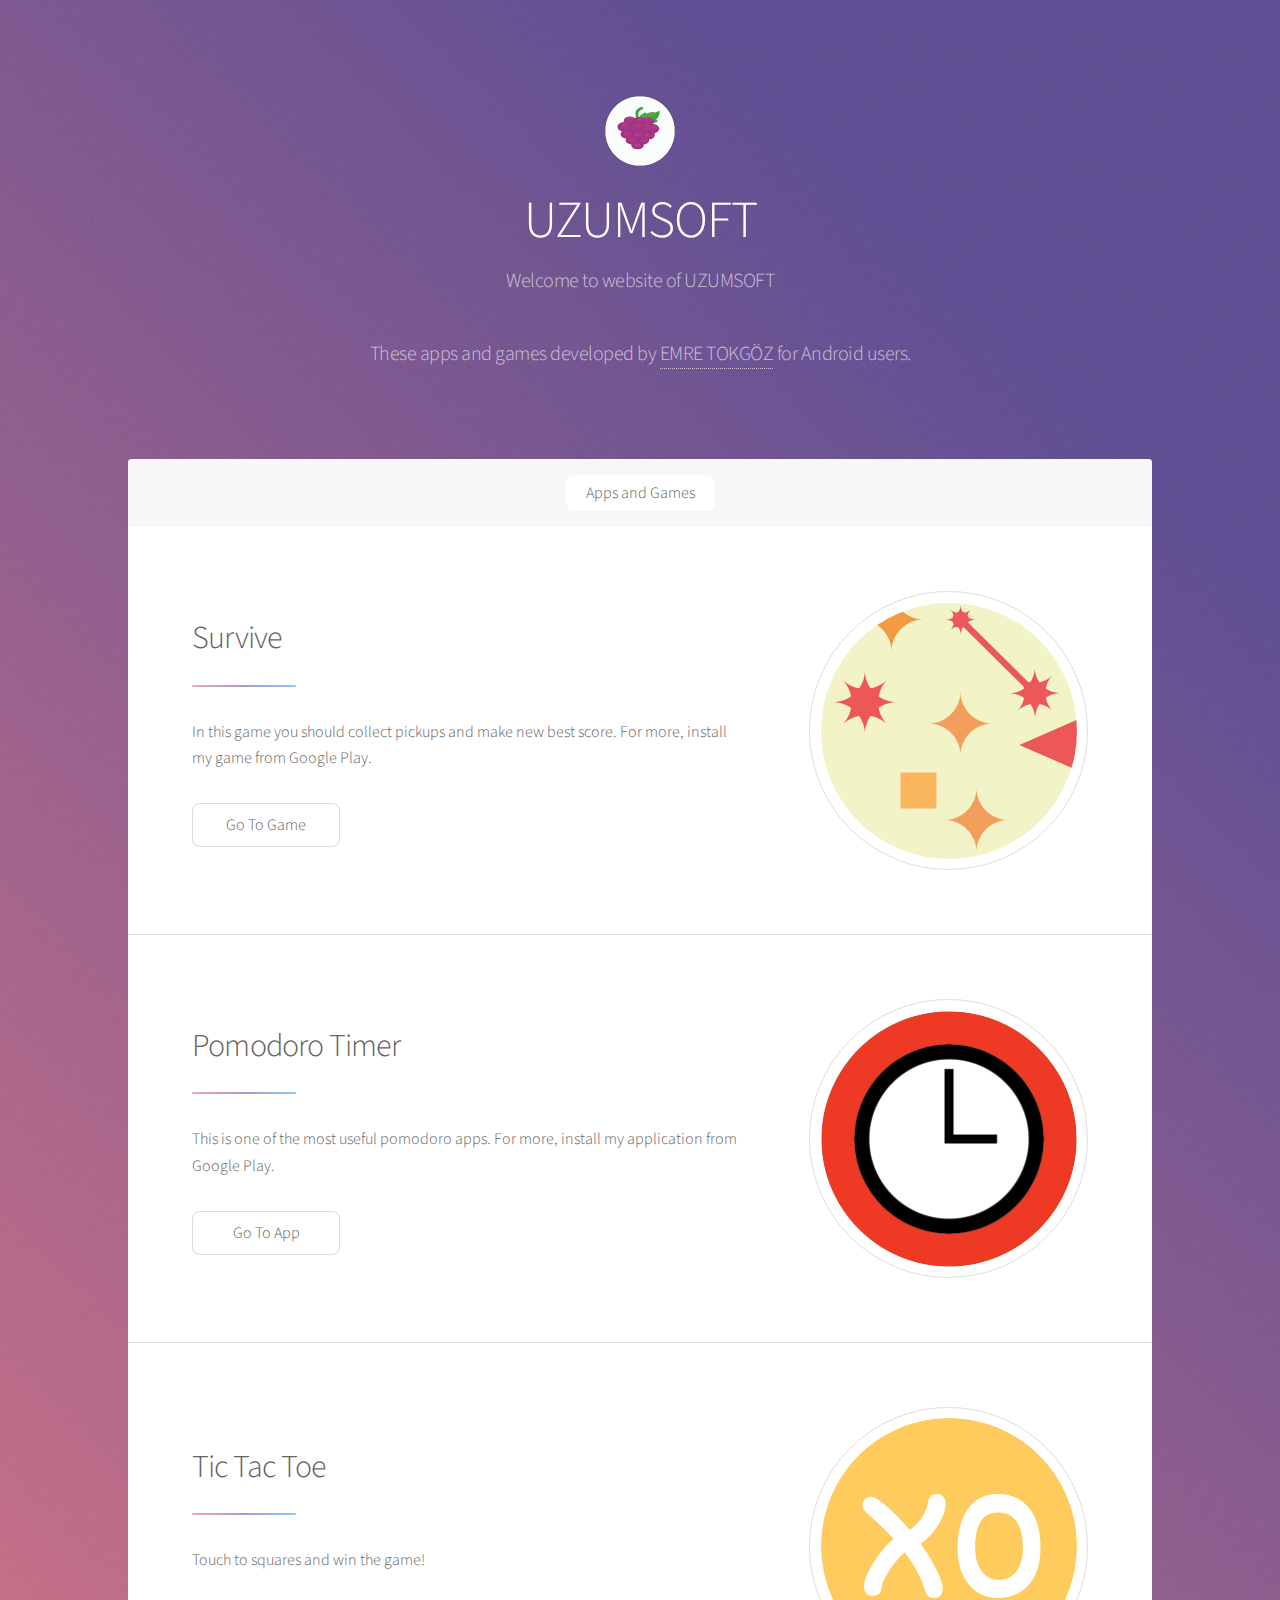
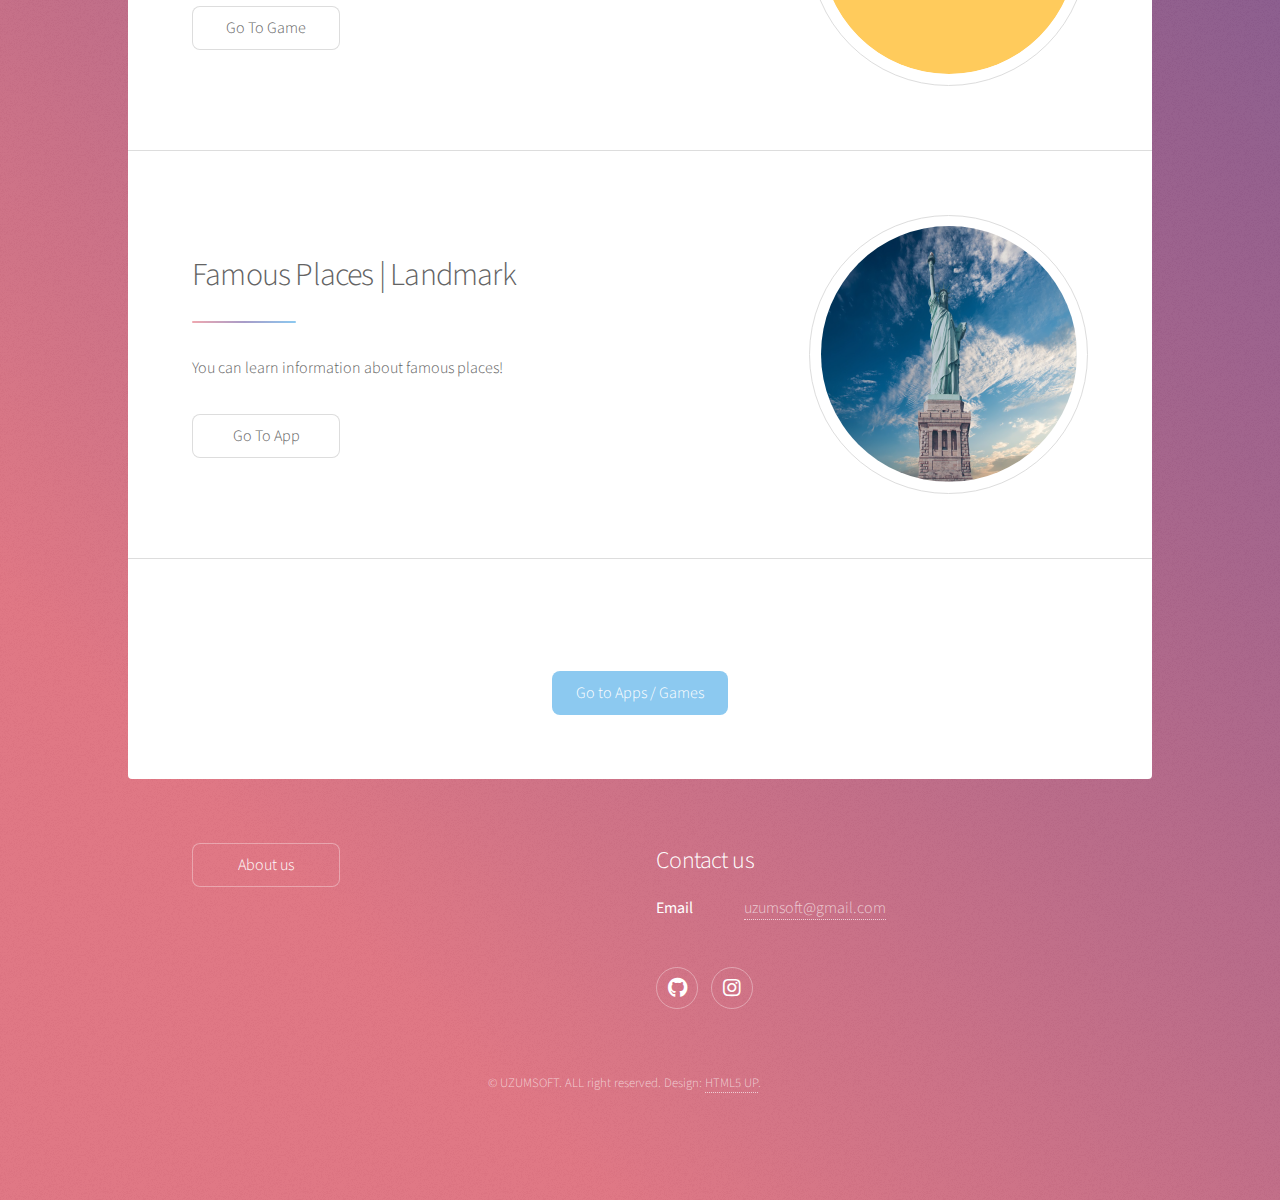
==== index.html @ 78e26f9d "Update" ====
<!DOCTYPE HTML>
<!--
	Stellar by HTML5 UP
	html5up.net | @ajlkn
	Free for personal and commercial use under the CCA 3.0 license (html5up.net/license)
-->
<html>
	<head>
		<title>UZUMSOFT</title>
		<meta charset="utf-8" />
		<meta name="viewport" content="width=device-width, initial-scale=1, user-scalable=no" />
		<link rel="stylesheet" href="assets/css/main.css" />
		<noscript><link rel="stylesheet" href="assets/css/noscript.css" /></noscript>
	</head>
	<body class="is-preload">

		<!-- Wrapper -->
			<div id="wrapper">

				<!-- Header -->
					<header id="header" class="alt">
						<span class="logo"><img src="images/UZUM.png" alt="" /></span>
						<h1>UZUMSOFT</h1>
						<p>Welcome to website of UZUMSOFT</p>
						<p>These apps and games developed by <a href="http://emretokgoz.github.io/">EMRE TOKGÖZ</a> for Android users.</p>
					</header>

				<!-- Nav -->
					<nav id="nav">
						<ul>
							<li><a href="#intro" class="active">Apps and Games</a></li>
							<!-- <li><a href="#first">Features</a></li> -->
							<!-- <li><a href="#second">statistics</a></li> -->
							<!-- <li><a href="#cta">Go To Apps / Games</a></li>  -->
						</ul>
					</nav>

				<!-- Main -->
					<div id="main">

						<!-- Introduction -->
						
											
							<section id="intro" class="main">
								<div class="spotlight">
									<div class="content">
										<header class="major">
											<h2>Survive</h2>
										</header>
										<p>In this game you should collect pickups and make new best score. For more, install my game from Google Play.</p>
										<ul class="actions">
											<li><a href="https://play.google.com/store/apps/details?id=com.mstgames.TryToStayAlive" class="button">Go To Game</a></li>
										</ul>
									</div>
									<span class="image"><img src="images/survive.png" alt="" /></span>
								</div>
							</section>
							
							<section id="intro" class="main">
								<div class="spotlight">
									<div class="content">
										<header class="major">
											<h2>Pomodoro Timer</h2>
										</header>
										<p>This is one of the most useful pomodoro apps. For more, install my application from Google Play. </p>
										<ul class="actions">
											<li><a href="https://play.google.com/store/apps/details?id=com.uzumsoft.pomodoro" class="button">Go To App</a></li>
										</ul>
									</div>
									<span class="image"><img src="images/pomodoro.png" alt="" /></span>
								</div>
							</section>
							
							
							<section id="intro3" class="main">
								<div class="spotlight">
									<div class="content">
										<header class="major">
											<h2>Tic Tac Toe</h2>
										</header>
										<p>Touch to squares and win the game!</p>
										<ul class="actions">
											<li><a href="https://play.google.com/store/apps/details?id=com.mstgames.tictactoe" class="button">Go To Game</a></li>
										</ul>
									</div>
									<span class="image"><img src="images/tictactoe.png" alt="" /></span>
								</div>
							</section>
							
							<section id="intro" class="main">
								<div class="spotlight">
									<div class="content">
										<header class="major">
											<h2>Famous Places | Landmark</h2>
										</header>
										<p>You can learn information about famous places! </p>
										<ul class="actions">
											<li><a href="https://play.google.com/store/apps/details?id=com.uzumsoft.famousplaces" class="button">Go To App</a></li>
										</ul>
									</div>
									<span class="image"><img src="images/famousplaces.png" alt="" /></span>
								</div>
							</section>
							
							<section id="cta" class="main special">
				
								<footer class="major">
									<ul class="actions special">
										<li><a href="https://play.google.com/store/apps/dev?id=6319082677435146433" class="button primary">Go to Apps / Games</a></li>
									</ul>
								</footer>
							</section>

					</div>

				<!-- Footer -->
					<footer id="footer">
						<section>
							<ul class="actions">
								<li><a href="generic.html" class="button">About us</a></li>
							</ul>
						</section>
						<section>
							<h2>Contact us</h2>
							<dl class="alt">
								<dt>Email</dt>
								<dd><a href="#">uzumsoft@gmail.com</a></dd>
							</dl>
							<ul class="icons">
								<!--<li><a href="#" class="icon brands fa-twitter alt"><span class="label">Twitter</span></a></li>
								<li><a href="#" class="icon brands fa-facebook-f alt"><span class="label">Facebook</span></a></li>
								<li><a href="#" class="icon brands fa-instagram alt"><span class="label">Instagram</span></a></li>
								<li><a href="#" class="icon brands fa-github alt"><span class="label">GitHub</span></a></li>
								<li><a href="#" class="icon brands fa-dribbble alt"><span class="label">Dribbble</span></a></li>-->	
								<li><a href="https://github.com/UZUMSOFT" class="icon brands fa-github alt"><span class="label">GitHub</span></a></li>
								<li><a href="https://www.instagram.com/uzumsoft/" class="icon brands fa-instagram alt"><span class="label">Instagram</span></a></li>


							</ul>
						</section>
						<p class="copyright">&copy; UZUMSOFT. ALL right reserved. Design: <a href="https://html5up.net">HTML5 UP</a>.</p>
					</footer>

			</div>

		<!-- Scripts -->
			<script src="assets/js/jquery.min.js"></script>
			<script src="assets/js/jquery.scrollex.min.js"></script>
			<script src="assets/js/jquery.scrolly.min.js"></script>
			<script src="assets/js/browser.min.js"></script>
			<script src="assets/js/breakpoints.min.js"></script>
			<script src="assets/js/util.js"></script>
			<script src="assets/js/main.js"></script>

	</body>
</html>
---- assets/css/main.css ----
@import url(fontawesome-all.min.css);
@import 'https://fonts.googleapis.com/css?family=Source+Sans+Pro:300,400';

/*
	Stellar by HTML5 UP
	html5up.net | @ajlkn
	Free for personal and commercial use under the CCA 3.0 license (html5up.net/license)
*/

html, body, div, span, applet, object,
iframe, h1, h2, h3, h4, h5, h6, p, blockquote,
pre, a, abbr, acronym, address, big, cite,
code, del, dfn, em, img, ins, kbd, q, s, samp,
small, strike, strong, sub, sup, tt, var, b,
u, i, center, dl, dt, dd, ol, ul, li, fieldset,
form, label, legend, table, caption, tbody,
tfoot, thead, tr, th, td, article, aside,
canvas, details, embed, figure, figcaption,
footer, header, hgroup, menu, nav, output, ruby,
section, summary, time, mark, audio, video {
	margin: 0;
	padding: 0;
	border: 0;
	font-size: 100%;
	font: inherit;
	vertical-align: baseline;}

article, aside, details, figcaption, figure,
footer, header, hgroup, menu, nav, section {
	display: block;}

body {
	line-height: 1;
}

ol, ul {
	list-style: none;
}

blockquote, q {
	quotes: none;
}

	blockquote:before, blockquote:after, q:before, q:after {
		content: '';
		content: none;
	}

table {
	border-collapse: collapse;
	border-spacing: 0;
}

body {
	-webkit-text-size-adjust: none;
}

mark {
	background-color: transparent;
	color: inherit;
}

input::-moz-focus-inner {
	border: 0;
	padding: 0;
}

input, select, textarea {
	-moz-appearance: none;
	-webkit-appearance: none;
	-ms-appearance: none;
	appearance: none;
}

/* Basic */

	@-ms-viewport {
		width: device-width;
	}

	body {
		-ms-overflow-style: scrollbar;
	}

	@media screen and (max-width: 480px) {

		html, body {
			min-width: 320px;
		}

	}

	html {
		box-sizing: border-box;
	}

	*, *:before, *:after {
		box-sizing: inherit;
	}

	body {
		background-color: #935d8c;
		background-image: url("images/overlay.png"), -moz-linear-gradient(45deg, #e37682 15%, #5f4d93 85%);
		background-image: url("images/overlay.png"), -webkit-linear-gradient(45deg, #e37682 15%, #5f4d93 85%);
		background-image: url("images/overlay.png"), -ms-linear-gradient(45deg, #e37682 15%, #5f4d93 85%);
		background-image: url("images/overlay.png"), linear-gradient(45deg, #e37682 15%, #5f4d93 85%);
	}

		body.is-preload *, body.is-preload *:before, body.is-preload *:after {
			-moz-animation: none !important;
			-webkit-animation: none !important;
			-ms-animation: none !important;
			animation: none !important;
			-moz-transition: none !important;
			-webkit-transition: none !important;
			-ms-transition: none !important;
			transition: none !important;
		}

/* Type */

	body {
		background-color: #935d8c;
		color: rgba(255, 255, 255, 0.65);
	}

	body, input, select, textarea {
		font-family: "Source Sans Pro", Helvetica, sans-serif;
		font-size: 17pt;
		font-weight: 300;
		line-height: 1.65;
	}

		@media screen and (max-width: 1680px) {

			body, input, select, textarea {
				font-size: 14pt;
			}

		}

		@media screen and (max-width: 1280px) {

			body, input, select, textarea {
				font-size: 12pt;
			}

		}

		@media screen and (max-width: 360px) {

			body, input, select, textarea {
				font-size: 11pt;
			}

		}

	a {
		-moz-transition: color 0.2s ease, border-bottom 0.2s ease;
		-webkit-transition: color 0.2s ease, border-bottom 0.2s ease;
		-ms-transition: color 0.2s ease, border-bottom 0.2s ease;
		transition: color 0.2s ease, border-bottom 0.2s ease;
		text-decoration: none;
		border-bottom: dotted 1px;
		color: inherit;
	}

		a:hover {
			border-bottom-color: transparent;
		}

	strong, b {
		font-weight: 400;
	}

	em, i {
		font-style: italic;
	}

	p {
		margin: 0 0 2em 0;
	}

		p.content {
			-moz-columns: 20em 2;
			-webkit-columns: 20em 2;
			-ms-columns: 20em 2;
			columns: 20em 2;
			-moz-column-gap: 2em;
			-webkit-column-gap: 2em;
			-ms-column-gap: 2em;
			column-gap: 2em;
			text-align: justify;
		}

	h1, h2, h3, h4, h5, h6 {
		font-weight: 300;
		line-height: 1.5;
		margin: 0 0 0.7em 0;
		letter-spacing: -0.025em;
	}

		h1 a, h2 a, h3 a, h4 a, h5 a, h6 a {
			color: inherit;
			text-decoration: none;
		}

	h1 {
		font-size: 2.5em;
		line-height: 1.2;
	}

	h2 {
		font-size: 1.5em;
	}

	h3 {
		font-size: 1.25em;
	}

	h4 {
		font-size: 1.1em;
	}

	h5 {
		font-size: 0.9em;
	}

	h6 {
		font-size: 0.7em;
	}

	@media screen and (max-width: 736px) {

		h1 {
			font-size: 2em;
		}

	}

	sub {
		font-size: 0.8em;
		position: relative;
		top: 0.5em;
	}

	sup {
		font-size: 0.8em;
		position: relative;
		top: -0.5em;
	}

	blockquote {
		border-left: solid 4px;
		font-style: italic;
		margin: 0 0 2em 0;
		padding: 0.5em 0 0.5em 2em;
	}

	code {
		border-radius: 8px;
		border: solid 1px;
		font-family: "Courier New", monospace;
		font-size: 0.9em;
		margin: 0 0.25em;
		padding: 0.25em 0.65em;
	}

	pre {
		-webkit-overflow-scrolling: touch;
		font-family: "Courier New", monospace;
		font-size: 0.9em;
		margin: 0 0 2em 0;
	}

		pre code {
			display: block;
			line-height: 1.75;
			padding: 1em 1.5em;
			overflow-x: auto;
		}

	hr {
		border: 0;
		border-bottom: solid 1px;
		margin: 2em 0;
	}

		hr.major {
			margin: 3em 0;
		}

	.align-left {
		text-align: left;
	}

	.align-center {
		text-align: center;
	}

	.align-right {
		text-align: right;
	}

	input, select, textarea {
		color: #ffffff;
	}

	a:hover {
		color: #ffffff;
	}

	strong, b {
		color: #ffffff;
	}

	h1, h2, h3, h4, h5, h6 {
		color: #ffffff;
	}

	blockquote {
		border-left-color: rgba(255, 255, 255, 0.35);
	}

	code {
		background: rgba(255, 255, 255, 0.075);
		border-color: rgba(255, 255, 255, 0.35);
	}

	hr {
		border-bottom-color: rgba(255, 255, 255, 0.35);
	}

/* Row */

	.row {
		display: flex;
		flex-wrap: wrap;
		box-sizing: border-box;
		align-items: stretch;
	}

		.row > * {
			box-sizing: border-box;
		}

		.row.gtr-uniform > * > :last-child {
			margin-bottom: 0;
		}

		.row.aln-left {
			justify-content: flex-start;
		}

		.row.aln-center {
			justify-content: center;
		}

		.row.aln-right {
			justify-content: flex-end;
		}

		.row.aln-top {
			align-items: flex-start;
		}

		.row.aln-middle {
			align-items: center;
		}

		.row.aln-bottom {
			align-items: flex-end;
		}

		.row > .imp {
			order: -1;
		}

		.row > .col-1 {
			width: 8.33333%;
		}

		.row > .off-1 {
			margin-left: 8.33333%;
		}

		.row > .col-2 {
			width: 16.66667%;
		}

		.row > .off-2 {
			margin-left: 16.66667%;
		}

		.row > .col-3 {
			width: 25%;
		}

		.row > .off-3 {
			margin-left: 25%;
		}

		.row > .col-4 {
			width: 33.33333%;
		}

		.row > .off-4 {
			margin-left: 33.33333%;
		}

		.row > .col-5 {
			width: 41.66667%;
		}

		.row > .off-5 {
			margin-left: 41.66667%;
		}

		.row > .col-6 {
			width: 50%;
		}

		.row > .off-6 {
			margin-left: 50%;
		}

		.row > .col-7 {
			width: 58.33333%;
		}

		.row > .off-7 {
			margin-left: 58.33333%;
		}

		.row > .col-8 {
			width: 66.66667%;
		}

		.row > .off-8 {
			margin-left: 66.66667%;
		}

		.row > .col-9 {
			width: 75%;
		}

		.row > .off-9 {
			margin-left: 75%;
		}

		.row > .col-10 {
			width: 83.33333%;
		}

		.row > .off-10 {
			margin-left: 83.33333%;
		}

		.row > .col-11 {
			width: 91.66667%;
		}

		.row > .off-11 {
			margin-left: 91.66667%;
		}

		.row > .col-12 {
			width: 100%;
		}

		.row > .off-12 {
			margin-left: 100%;
		}

		.row.gtr-0 {
			margin-top: 0;
			margin-left: 0em;
		}

			.row.gtr-0 > * {
				padding: 0 0 0 0em;
			}

			.row.gtr-0.gtr-uniform {
				margin-top: 0em;
			}

				.row.gtr-0.gtr-uniform > * {
					padding-top: 0em;
				}

		.row.gtr-25 {
			margin-top: 0;
			margin-left: -0.375em;
		}

			.row.gtr-25 > * {
				padding: 0 0 0 0.375em;
			}

			.row.gtr-25.gtr-uniform {
				margin-top: -0.375em;
			}

				.row.gtr-25.gtr-uniform > * {
					padding-top: 0.375em;
				}

		.row.gtr-50 {
			margin-top: 0;
			margin-left: -0.75em;
		}

			.row.gtr-50 > * {
				padding: 0 0 0 0.75em;
			}

			.row.gtr-50.gtr-uniform {
				margin-top: -0.75em;
			}

				.row.gtr-50.gtr-uniform > * {
					padding-top: 0.75em;
				}

		.row {
			margin-top: 0;
			margin-left: -1.5em;
		}

			.row > * {
				padding: 0 0 0 1.5em;
			}

			.row.gtr-uniform {
				margin-top: -1.5em;
			}

				.row.gtr-uniform > * {
					padding-top: 1.5em;
				}

		.row.gtr-150 {
			margin-top: 0;
			margin-left: -2.25em;
		}

			.row.gtr-150 > * {
				padding: 0 0 0 2.25em;
			}

			.row.gtr-150.gtr-uniform {
				margin-top: -2.25em;
			}

				.row.gtr-150.gtr-uniform > * {
					padding-top: 2.25em;
				}

		.row.gtr-200 {
			margin-top: 0;
			margin-left: -3em;
		}

			.row.gtr-200 > * {
				padding: 0 0 0 3em;
			}

			.row.gtr-200.gtr-uniform {
				margin-top: -3em;
			}

				.row.gtr-200.gtr-uniform > * {
					padding-top: 3em;
				}

		@media screen and (max-width: 1680px) {

			.row {
				display: flex;
				flex-wrap: wrap;
				box-sizing: border-box;
				align-items: stretch;
			}

				.row > * {
					box-sizing: border-box;
				}

				.row.gtr-uniform > * > :last-child {
					margin-bottom: 0;
				}

				.row.aln-left {
					justify-content: flex-start;
				}

				.row.aln-center {
					justify-content: center;
				}

				.row.aln-right {
					justify-content: flex-end;
				}

				.row.aln-top {
					align-items: flex-start;
				}

				.row.aln-middle {
					align-items: center;
				}

				.row.aln-bottom {
					align-items: flex-end;
				}

				.row > .imp-xlarge {
					order: -1;
				}

				.row > .col-1-xlarge {
					width: 8.33333%;
				}

				.row > .off-1-xlarge {
					margin-left: 8.33333%;
				}

				.row > .col-2-xlarge {
					width: 16.66667%;
				}

				.row > .off-2-xlarge {
					margin-left: 16.66667%;
				}

				.row > .col-3-xlarge {
					width: 25%;
				}

				.row > .off-3-xlarge {
					margin-left: 25%;
				}

				.row > .col-4-xlarge {
					width: 33.33333%;
				}

				.row > .off-4-xlarge {
					margin-left: 33.33333%;
				}

				.row > .col-5-xlarge {
					width: 41.66667%;
				}

				.row > .off-5-xlarge {
					margin-left: 41.66667%;
				}

				.row > .col-6-xlarge {
					width: 50%;
				}

				.row > .off-6-xlarge {
					margin-left: 50%;
				}

				.row > .col-7-xlarge {
					width: 58.33333%;
				}

				.row > .off-7-xlarge {
					margin-left: 58.33333%;
				}

				.row > .col-8-xlarge {
					width: 66.66667%;
				}

				.row > .off-8-xlarge {
					margin-left: 66.66667%;
				}

				.row > .col-9-xlarge {
					width: 75%;
				}

				.row > .off-9-xlarge {
					margin-left: 75%;
				}

				.row > .col-10-xlarge {
					width: 83.33333%;
				}

				.row > .off-10-xlarge {
					margin-left: 83.33333%;
				}

				.row > .col-11-xlarge {
					width: 91.66667%;
				}

				.row > .off-11-xlarge {
					margin-left: 91.66667%;
				}

				.row > .col-12-xlarge {
					width: 100%;
				}

				.row > .off-12-xlarge {
					margin-left: 100%;
				}

				.row.gtr-0 {
					margin-top: 0;
					margin-left: 0em;
				}

					.row.gtr-0 > * {
						padding: 0 0 0 0em;
					}

					.row.gtr-0.gtr-uniform {
						margin-top: 0em;
					}

						.row.gtr-0.gtr-uniform > * {
							padding-top: 0em;
						}

				.row.gtr-25 {
					margin-top: 0;
					margin-left: -0.375em;
				}

					.row.gtr-25 > * {
						padding: 0 0 0 0.375em;
					}

					.row.gtr-25.gtr-uniform {
						margin-top: -0.375em;
					}

						.row.gtr-25.gtr-uniform > * {
							padding-top: 0.375em;
						}

				.row.gtr-50 {
					margin-top: 0;
					margin-left: -0.75em;
				}

					.row.gtr-50 > * {
						padding: 0 0 0 0.75em;
					}

					.row.gtr-50.gtr-uniform {
						margin-top: -0.75em;
					}

						.row.gtr-50.gtr-uniform > * {
							padding-top: 0.75em;
						}

				.row {
					margin-top: 0;
					margin-left: -1.5em;
				}

					.row > * {
						padding: 0 0 0 1.5em;
					}

					.row.gtr-uniform {
						margin-top: -1.5em;
					}

						.row.gtr-uniform > * {
							padding-top: 1.5em;
						}

				.row.gtr-150 {
					margin-top: 0;
					margin-left: -2.25em;
				}

					.row.gtr-150 > * {
						padding: 0 0 0 2.25em;
					}

					.row.gtr-150.gtr-uniform {
						margin-top: -2.25em;
					}

						.row.gtr-150.gtr-uniform > * {
							padding-top: 2.25em;
						}

				.row.gtr-200 {
					margin-top: 0;
					margin-left: -3em;
				}

					.row.gtr-200 > * {
						padding: 0 0 0 3em;
					}

					.row.gtr-200.gtr-uniform {
						margin-top: -3em;
					}

						.row.gtr-200.gtr-uniform > * {
							padding-top: 3em;
						}

		}

		@media screen and (max-width: 1280px) {

			.row {
				display: flex;
				flex-wrap: wrap;
				box-sizing: border-box;
				align-items: stretch;
			}

				.row > * {
					box-sizing: border-box;
				}

				.row.gtr-uniform > * > :last-child {
					margin-bottom: 0;
				}

				.row.aln-left {
					justify-content: flex-start;
				}

				.row.aln-center {
					justify-content: center;
				}

				.row.aln-right {
					justify-content: flex-end;
				}

				.row.aln-top {
					align-items: flex-start;
				}

				.row.aln-middle {
					align-items: center;
				}

				.row.aln-bottom {
					align-items: flex-end;
				}

				.row > .imp-large {
					order: -1;
				}

				.row > .col-1-large {
					width: 8.33333%;
				}

				.row > .off-1-large {
					margin-left: 8.33333%;
				}

				.row > .col-2-large {
					width: 16.66667%;
				}

				.row > .off-2-large {
					margin-left: 16.66667%;
				}

				.row > .col-3-large {
					width: 25%;
				}

				.row > .off-3-large {
					margin-left: 25%;
				}

				.row > .col-4-large {
					width: 33.33333%;
				}

				.row > .off-4-large {
					margin-left: 33.33333%;
				}

				.row > .col-5-large {
					width: 41.66667%;
				}

				.row > .off-5-large {
					margin-left: 41.66667%;
				}

				.row > .col-6-large {
					width: 50%;
				}

				.row > .off-6-large {
					margin-left: 50%;
				}

				.row > .col-7-large {
					width: 58.33333%;
				}

				.row > .off-7-large {
					margin-left: 58.33333%;
				}

				.row > .col-8-large {
					width: 66.66667%;
				}

				.row > .off-8-large {
					margin-left: 66.66667%;
				}

				.row > .col-9-large {
					width: 75%;
				}

				.row > .off-9-large {
					margin-left: 75%;
				}

				.row > .col-10-large {
					width: 83.33333%;
				}

				.row > .off-10-large {
					margin-left: 83.33333%;
				}

				.row > .col-11-large {
					width: 91.66667%;
				}

				.row > .off-11-large {
					margin-left: 91.66667%;
				}

				.row > .col-12-large {
					width: 100%;
				}

				.row > .off-12-large {
					margin-left: 100%;
				}

				.row.gtr-0 {
					margin-top: 0;
					margin-left: 0em;
				}

					.row.gtr-0 > * {
						padding: 0 0 0 0em;
					}

					.row.gtr-0.gtr-uniform {
						margin-top: 0em;
					}

						.row.gtr-0.gtr-uniform > * {
							padding-top: 0em;
						}

				.row.gtr-25 {
					margin-top: 0;
					margin-left: -0.375em;
				}

					.row.gtr-25 > * {
						padding: 0 0 0 0.375em;
					}

					.row.gtr-25.gtr-uniform {
						margin-top: -0.375em;
					}

						.row.gtr-25.gtr-uniform > * {
							padding-top: 0.375em;
						}

				.row.gtr-50 {
					margin-top: 0;
					margin-left: -0.75em;
				}

					.row.gtr-50 > * {
						padding: 0 0 0 0.75em;
					}

					.row.gtr-50.gtr-uniform {
						margin-top: -0.75em;
					}

						.row.gtr-50.gtr-uniform > * {
							padding-top: 0.75em;
						}

				.row {
					margin-top: 0;
					margin-left: -1.5em;
				}

					.row > * {
						padding: 0 0 0 1.5em;
					}

					.row.gtr-uniform {
						margin-top: -1.5em;
					}

						.row.gtr-uniform > * {
							padding-top: 1.5em;
						}

				.row.gtr-150 {
					margin-top: 0;
					margin-left: -2.25em;
				}

					.row.gtr-150 > * {
						padding: 0 0 0 2.25em;
					}

					.row.gtr-150.gtr-uniform {
						margin-top: -2.25em;
					}

						.row.gtr-150.gtr-uniform > * {
							padding-top: 2.25em;
						}

				.row.gtr-200 {
					margin-top: 0;
					margin-left: -3em;
				}

					.row.gtr-200 > * {
						padding: 0 0 0 3em;
					}

					.row.gtr-200.gtr-uniform {
						margin-top: -3em;
					}

						.row.gtr-200.gtr-uniform > * {
							padding-top: 3em;
						}

		}

		@media screen and (max-width: 980px) {

			.row {
				display: flex;
				flex-wrap: wrap;
				box-sizing: border-box;
				align-items: stretch;
			}

				.row > * {
					box-sizing: border-box;
				}

				.row.gtr-uniform > * > :last-child {
					margin-bottom: 0;
				}

				.row.aln-left {
					justify-content: flex-start;
				}

				.row.aln-center {
					justify-content: center;
				}

				.row.aln-right {
					justify-content: flex-end;
				}

				.row.aln-top {
					align-items: flex-start;
				}

				.row.aln-middle {
					align-items: center;
				}

				.row.aln-bottom {
					align-items: flex-end;
				}

				.row > .imp-medium {
					order: -1;
				}

				.row > .col-1-medium {
					width: 8.33333%;
				}

				.row > .off-1-medium {
					margin-left: 8.33333%;
				}

				.row > .col-2-medium {
					width: 16.66667%;
				}

				.row > .off-2-medium {
					margin-left: 16.66667%;
				}

				.row > .col-3-medium {
					width: 25%;
				}

				.row > .off-3-medium {
					margin-left: 25%;
				}

				.row > .col-4-medium {
					width: 33.33333%;
				}

				.row > .off-4-medium {
					margin-left: 33.33333%;
				}

				.row > .col-5-medium {
					width: 41.66667%;
				}

				.row > .off-5-medium {
					margin-left: 41.66667%;
				}

				.row > .col-6-medium {
					width: 50%;
				}

				.row > .off-6-medium {
					margin-left: 50%;
				}

				.row > .col-7-medium {
					width: 58.33333%;
				}

				.row > .off-7-medium {
					margin-left: 58.33333%;
				}

				.row > .col-8-medium {
					width: 66.66667%;
				}

				.row > .off-8-medium {
					margin-left: 66.66667%;
				}

				.row > .col-9-medium {
					width: 75%;
				}

				.row > .off-9-medium {
					margin-left: 75%;
				}

				.row > .col-10-medium {
					width: 83.33333%;
				}

				.row > .off-10-medium {
					margin-left: 83.33333%;
				}

				.row > .col-11-medium {
					width: 91.66667%;
				}

				.row > .off-11-medium {
					margin-left: 91.66667%;
				}

				.row > .col-12-medium {
					width: 100%;
				}

				.row > .off-12-medium {
					margin-left: 100%;
				}

				.row.gtr-0 {
					margin-top: 0;
					margin-left: 0em;
				}

					.row.gtr-0 > * {
						padding: 0 0 0 0em;
					}

					.row.gtr-0.gtr-uniform {
						margin-top: 0em;
					}

						.row.gtr-0.gtr-uniform > * {
							padding-top: 0em;
						}

				.row.gtr-25 {
					margin-top: 0;
					margin-left: -0.375em;
				}

					.row.gtr-25 > * {
						padding: 0 0 0 0.375em;
					}

					.row.gtr-25.gtr-uniform {
						margin-top: -0.375em;
					}

						.row.gtr-25.gtr-uniform > * {
							padding-top: 0.375em;
						}

				.row.gtr-50 {
					margin-top: 0;
					margin-left: -0.75em;
				}

					.row.gtr-50 > * {
						padding: 0 0 0 0.75em;
					}

					.row.gtr-50.gtr-uniform {
						margin-top: -0.75em;
					}

						.row.gtr-50.gtr-uniform > * {
							padding-top: 0.75em;
						}

				.row {
					margin-top: 0;
					margin-left: -1.5em;
				}

					.row > * {
						padding: 0 0 0 1.5em;
					}

					.row.gtr-uniform {
						margin-top: -1.5em;
					}

						.row.gtr-uniform > * {
							padding-top: 1.5em;
						}

				.row.gtr-150 {
					margin-top: 0;
					margin-left: -2.25em;
				}

					.row.gtr-150 > * {
						padding: 0 0 0 2.25em;
					}

					.row.gtr-150.gtr-uniform {
						margin-top: -2.25em;
					}

						.row.gtr-150.gtr-uniform > * {
							padding-top: 2.25em;
						}

				.row.gtr-200 {
					margin-top: 0;
					margin-left: -3em;
				}

					.row.gtr-200 > * {
						padding: 0 0 0 3em;
					}

					.row.gtr-200.gtr-uniform {
						margin-top: -3em;
					}

						.row.gtr-200.gtr-uniform > * {
							padding-top: 3em;
						}

		}

		@media screen and (max-width: 736px) {

			.row {
				display: flex;
				flex-wrap: wrap;
				box-sizing: border-box;
				align-items: stretch;
			}

				.row > * {
					box-sizing: border-box;
				}

				.row.gtr-uniform > * > :last-child {
					margin-bottom: 0;
				}

				.row.aln-left {
					justify-content: flex-start;
				}

				.row.aln-center {
					justify-content: center;
				}

				.row.aln-right {
					justify-content: flex-end;
				}

				.row.aln-top {
					align-items: flex-start;
				}

				.row.aln-middle {
					align-items: center;
				}

				.row.aln-bottom {
					align-items: flex-end;
				}

				.row > .imp-small {
					order: -1;
				}

				.row > .col-1-small {
					width: 8.33333%;
				}

				.row > .off-1-small {
					margin-left: 8.33333%;
				}

				.row > .col-2-small {
					width: 16.66667%;
				}

				.row > .off-2-small {
					margin-left: 16.66667%;
				}

				.row > .col-3-small {
					width: 25%;
				}

				.row > .off-3-small {
					margin-left: 25%;
				}

				.row > .col-4-small {
					width: 33.33333%;
				}

				.row > .off-4-small {
					margin-left: 33.33333%;
				}

				.row > .col-5-small {
					width: 41.66667%;
				}

				.row > .off-5-small {
					margin-left: 41.66667%;
				}

				.row > .col-6-small {
					width: 50%;
				}

				.row > .off-6-small {
					margin-left: 50%;
				}

				.row > .col-7-small {
					width: 58.33333%;
				}

				.row > .off-7-small {
					margin-left: 58.33333%;
				}

				.row > .col-8-small {
					width: 66.66667%;
				}

				.row > .off-8-small {
					margin-left: 66.66667%;
				}

				.row > .col-9-small {
					width: 75%;
				}

				.row > .off-9-small {
					margin-left: 75%;
				}

				.row > .col-10-small {
					width: 83.33333%;
				}

				.row > .off-10-small {
					margin-left: 83.33333%;
				}

				.row > .col-11-small {
					width: 91.66667%;
				}

				.row > .off-11-small {
					margin-left: 91.66667%;
				}

				.row > .col-12-small {
					width: 100%;
				}

				.row > .off-12-small {
					margin-left: 100%;
				}

				.row.gtr-0 {
					margin-top: 0;
					margin-left: 0em;
				}

					.row.gtr-0 > * {
						padding: 0 0 0 0em;
					}

					.row.gtr-0.gtr-uniform {
						margin-top: 0em;
					}

						.row.gtr-0.gtr-uniform > * {
							padding-top: 0em;
						}

				.row.gtr-25 {
					margin-top: 0;
					margin-left: -0.25em;
				}

					.row.gtr-25 > * {
						padding: 0 0 0 0.25em;
					}

					.row.gtr-25.gtr-uniform {
						margin-top: -0.25em;
					}

						.row.gtr-25.gtr-uniform > * {
							padding-top: 0.25em;
						}

				.row.gtr-50 {
					margin-top: 0;
					margin-left: -0.5em;
				}

					.row.gtr-50 > * {
						padding: 0 0 0 0.5em;
					}

					.row.gtr-50.gtr-uniform {
						margin-top: -0.5em;
					}

						.row.gtr-50.gtr-uniform > * {
							padding-top: 0.5em;
						}

				.row {
					margin-top: 0;
					margin-left: -1em;
				}

					.row > * {
						padding: 0 0 0 1em;
					}

					.row.gtr-uniform {
						margin-top: -1em;
					}

						.row.gtr-uniform > * {
							padding-top: 1em;
						}

				.row.gtr-150 {
					margin-top: 0;
					margin-left: -1.5em;
				}

					.row.gtr-150 > * {
						padding: 0 0 0 1.5em;
					}

					.row.gtr-150.gtr-uniform {
						margin-top: -1.5em;
					}

						.row.gtr-150.gtr-uniform > * {
							padding-top: 1.5em;
						}

				.row.gtr-200 {
					margin-top: 0;
					margin-left: -2em;
				}

					.row.gtr-200 > * {
						padding: 0 0 0 2em;
					}

					.row.gtr-200.gtr-uniform {
						margin-top: -2em;
					}

						.row.gtr-200.gtr-uniform > * {
							padding-top: 2em;
						}

		}

		@media screen and (max-width: 480px) {

			.row {
				display: flex;
				flex-wrap: wrap;
				box-sizing: border-box;
				align-items: stretch;
			}

				.row > * {
					box-sizing: border-box;
				}

				.row.gtr-uniform > * > :last-child {
					margin-bottom: 0;
				}

				.row.aln-left {
					justify-content: flex-start;
				}

				.row.aln-center {
					justify-content: center;
				}

				.row.aln-right {
					justify-content: flex-end;
				}

				.row.aln-top {
					align-items: flex-start;
				}

				.row.aln-middle {
					align-items: center;
				}

				.row.aln-bottom {
					align-items: flex-end;
				}

				.row > .imp-xsmall {
					order: -1;
				}

				.row > .col-1-xsmall {
					width: 8.33333%;
				}

				.row > .off-1-xsmall {
					margin-left: 8.33333%;
				}

				.row > .col-2-xsmall {
					width: 16.66667%;
				}

				.row > .off-2-xsmall {
					margin-left: 16.66667%;
				}

				.row > .col-3-xsmall {
					width: 25%;
				}

				.row > .off-3-xsmall {
					margin-left: 25%;
				}

				.row > .col-4-xsmall {
					width: 33.33333%;
				}

				.row > .off-4-xsmall {
					margin-left: 33.33333%;
				}

				.row > .col-5-xsmall {
					width: 41.66667%;
				}

				.row > .off-5-xsmall {
					margin-left: 41.66667%;
				}

				.row > .col-6-xsmall {
					width: 50%;
				}

				.row > .off-6-xsmall {
					margin-left: 50%;
				}

				.row > .col-7-xsmall {
					width: 58.33333%;
				}

				.row > .off-7-xsmall {
					margin-left: 58.33333%;
				}

				.row > .col-8-xsmall {
					width: 66.66667%;
				}

				.row > .off-8-xsmall {
					margin-left: 66.66667%;
				}

				.row > .col-9-xsmall {
					width: 75%;
				}

				.row > .off-9-xsmall {
					margin-left: 75%;
				}

				.row > .col-10-xsmall {
					width: 83.33333%;
				}

				.row > .off-10-xsmall {
					margin-left: 83.33333%;
				}

				.row > .col-11-xsmall {
					width: 91.66667%;
				}

				.row > .off-11-xsmall {
					margin-left: 91.66667%;
				}

				.row > .col-12-xsmall {
					width: 100%;
				}

				.row > .off-12-xsmall {
					margin-left: 100%;
				}

				.row.gtr-0 {
					margin-top: 0;
					margin-left: 0em;
				}

					.row.gtr-0 > * {
						padding: 0 0 0 0em;
					}

					.row.gtr-0.gtr-uniform {
						margin-top: 0em;
					}

						.row.gtr-0.gtr-uniform > * {
							padding-top: 0em;
						}

				.row.gtr-25 {
					margin-top: 0;
					margin-left: -0.3125em;
				}

					.row.gtr-25 > * {
						padding: 0 0 0 0.3125em;
					}

					.row.gtr-25.gtr-uniform {
						margin-top: -0.3125em;
					}

						.row.gtr-25.gtr-uniform > * {
							padding-top: 0.3125em;
						}

				.row.gtr-50 {
					margin-top: 0;
					margin-left: -0.625em;
				}

					.row.gtr-50 > * {
						padding: 0 0 0 0.625em;
					}

					.row.gtr-50.gtr-uniform {
						margin-top: -0.625em;
					}

						.row.gtr-50.gtr-uniform > * {
							padding-top: 0.625em;
						}

				.row {
					margin-top: 0;
					margin-left: -1.25em;
				}

					.row > * {
						padding: 0 0 0 1.25em;
					}

					.row.gtr-uniform {
						margin-top: -1.25em;
					}

						.row.gtr-uniform > * {
							padding-top: 1.25em;
						}

				.row.gtr-150 {
					margin-top: 0;
					margin-left: -1.875em;
				}

					.row.gtr-150 > * {
						padding: 0 0 0 1.875em;
					}

					.row.gtr-150.gtr-uniform {
						margin-top: -1.875em;
					}

						.row.gtr-150.gtr-uniform > * {
							padding-top: 1.875em;
						}

				.row.gtr-200 {
					margin-top: 0;
					margin-left: -2.5em;
				}

					.row.gtr-200 > * {
						padding: 0 0 0 2.5em;
					}

					.row.gtr-200.gtr-uniform {
						margin-top: -2.5em;
					}

						.row.gtr-200.gtr-uniform > * {
							padding-top: 2.5em;
						}

		}

/* Box */

	.box {
		border-radius: 8px;
		border: solid;
		margin-bottom: 2em;
		padding: 1.5em;
	}

		.box > :last-child,
		.box > :last-child > :last-child,
		.box > :last-child > :last-child > :last-child {
			margin-bottom: 0;
		}

		.box.alt {
			border: 0;
			border-radius: 0;
			padding: 0;
		}

	.box {
		border-color: rgba(255, 255, 255, 0.35);
	}

/* Button */

	input[type="submit"],
	input[type="reset"],
	input[type="button"],
	button,
	.button {
		-moz-appearance: none;
		-webkit-appearance: none;
		-ms-appearance: none;
		appearance: none;
		-moz-transition: background-color 0.2s ease-in-out, color 0.2s ease-in-out;
		-webkit-transition: background-color 0.2s ease-in-out, color 0.2s ease-in-out;
		-ms-transition: background-color 0.2s ease-in-out, color 0.2s ease-in-out;
		transition: background-color 0.2s ease-in-out, color 0.2s ease-in-out;
		border-radius: 8px;
		border: 0;
		cursor: pointer;
		display: inline-block;
		font-weight: 300;
		height: 2.75em;
		line-height: 2.75em;
		min-width: 9.25em;
		padding: 0 1.5em;
		text-align: center;
		text-decoration: none;
		white-space: nowrap;
	}

		input[type="submit"].icon,
		input[type="reset"].icon,
		input[type="button"].icon,
		button.icon,
		.button.icon {
			padding-left: 1.35em;
		}

			input[type="submit"].icon:before,
			input[type="reset"].icon:before,
			input[type="button"].icon:before,
			button.icon:before,
			.button.icon:before {
				margin-right: 0.5em;
			}

		input[type="submit"].fit,
		input[type="reset"].fit,
		input[type="button"].fit,
		button.fit,
		.button.fit {
			width: 100%;
		}

		input[type="submit"].small,
		input[type="reset"].small,
		input[type="button"].small,
		button.small,
		.button.small {
			font-size: 0.8em;
		}

		input[type="submit"].large,
		input[type="reset"].large,
		input[type="button"].large,
		button.large,
		.button.large {
			font-size: 1.35em;
		}

		input[type="submit"].disabled, input[type="submit"]:disabled,
		input[type="reset"].disabled,
		input[type="reset"]:disabled,
		input[type="button"].disabled,
		input[type="button"]:disabled,
		button.disabled,
		button:disabled,
		.button.disabled,
		.button:disabled {
			pointer-events: none;
			opacity: 0.25;
		}

		@media screen and (max-width: 736px) {

			input[type="submit"],
			input[type="reset"],
			input[type="button"],
			button,
			.button {
				min-width: 0;
			}

		}

	input[type="submit"],
	input[type="reset"],
	input[type="button"],
	button,
	.button {
		background-color: transparent;
		box-shadow: inset 0 0 0 1px rgba(255, 255, 255, 0.35);
		color: #ffffff !important;
	}

		input[type="submit"]:hover,
		input[type="reset"]:hover,
		input[type="button"]:hover,
		button:hover,
		.button:hover {
			background-color: rgba(255, 255, 255, 0.075);
		}

		input[type="submit"]:active,
		input[type="reset"]:active,
		input[type="button"]:active,
		button:active,
		.button:active {
			background-color: rgba(255, 255, 255, 0.2);
		}

		input[type="submit"].icon:before,
		input[type="reset"].icon:before,
		input[type="button"].icon:before,
		button.icon:before,
		.button.icon:before {
			color: rgba(255, 255, 255, 0.5);
		}

		input[type="submit"].primary,
		input[type="reset"].primary,
		input[type="button"].primary,
		button.primary,
		.button.primary {
			background-color: #8cc9f0;
			color: #ffffff !important;
			box-shadow: none;
		}

			input[type="submit"].primary:hover,
			input[type="reset"].primary:hover,
			input[type="button"].primary:hover,
			button.primary:hover,
			.button.primary:hover {
				background-color: #9acff2;
			}

			input[type="submit"].primary:active,
			input[type="reset"].primary:active,
			input[type="button"].primary:active,
			button.primary:active,
			.button.primary:active {
				background-color: #7ec3ee;
			}

			input[type="submit"].primary.icon:before,
			input[type="reset"].primary.icon:before,
			input[type="button"].primary.icon:before,
			button.primary.icon:before,
			.button.primary.icon:before {
				color: #ffffff !important;
			}

/* Form */

	form {
		margin: 0 0 2em 0;
	}

	label {
		display: block;
		font-size: 0.9em;
		font-weight: 400;
		margin: 0 0 1em 0;
	}

	input[type="text"],
	input[type="password"],
	input[type="email"],
	select,
	textarea {
		-moz-appearance: none;
		-webkit-appearance: none;
		-ms-appearance: none;
		appearance: none;
		border-radius: 8px;
		border: solid 1px;
		color: inherit;
		display: block;
		outline: 0;
		padding: 0 1em;
		text-decoration: none;
		width: 100%;
	}

		input[type="text"]:invalid,
		input[type="password"]:invalid,
		input[type="email"]:invalid,
		select:invalid,
		textarea:invalid {
			box-shadow: none;
		}

	select {
		background-size: 1.25rem;
		background-repeat: no-repeat;
		background-position: calc(100% - 1rem) center;
		height: 2.75em;
		padding-right: 2.75em;
		text-overflow: ellipsis;
	}

		select:focus::-ms-value {
			background-color: transparent;
		}

		select::-ms-expand {
			display: none;
		}

	input[type="text"],
	input[type="password"],
	input[type="email"],
	select {
		height: 2.75em;
	}

	textarea {
		padding: 0.75em 1em;
	}

	input[type="checkbox"],
	input[type="radio"] {
		-moz-appearance: none;
		-webkit-appearance: none;
		-ms-appearance: none;
		appearance: none;
		display: block;
		float: left;
		margin-right: -2em;
		opacity: 0;
		width: 1em;
		z-index: -1;
	}

		input[type="checkbox"] + label,
		input[type="radio"] + label {
			text-decoration: none;
			cursor: pointer;
			display: inline-block;
			font-size: 1em;
			font-weight: 300;
			padding-left: 2.4em;
			padding-right: 0.75em;
			position: relative;
		}

			input[type="checkbox"] + label:before,
			input[type="radio"] + label:before {
				-moz-osx-font-smoothing: grayscale;
				-webkit-font-smoothing: antialiased;
				display: inline-block;
				font-style: normal;
				font-variant: normal;
				text-rendering: auto;
				line-height: 1;
				text-transform: none !important;
				font-family: 'Font Awesome 5 Free';
				font-weight: 900;
			}

			input[type="checkbox"] + label:before,
			input[type="radio"] + label:before {
				border-radius: 8px;
				border: solid 1px;
				content: '';
				display: inline-block;
				font-size: 0.8em;
				height: 2.0625em;
				left: 0;
				line-height: 2.0625em;
				position: absolute;
				text-align: center;
				top: 0;
				width: 2.0625em;
			}

		input[type="checkbox"]:checked + label:before,
		input[type="radio"]:checked + label:before {
			content: '\f00c';
		}

	input[type="checkbox"] + label:before {
		border-radius: 8px;
	}

	input[type="radio"] + label:before {
		border-radius: 100%;
	}

	::-webkit-input-placeholder {
		opacity: 1.0;
	}

	:-moz-placeholder {
		opacity: 1.0;
	}

	::-moz-placeholder {
		opacity: 1.0;
	}

	:-ms-input-placeholder {
		opacity: 1.0;
	}

	label {
		color: #ffffff;
	}

	input[type="text"],
	input[type="password"],
	input[type="email"],
	select,
	textarea {
		background-color: rgba(255, 255, 255, 0.075);
		border-color: rgba(255, 255, 255, 0.35);
	}

		input[type="text"]:focus,
		input[type="password"]:focus,
		input[type="email"]:focus,
		select:focus,
		textarea:focus {
			border-color: #8cc9f0;
			box-shadow: 0 0 0 1px #8cc9f0;
		}

	select {
		background-image: url("data:image/svg+xml;charset=utf8,%3Csvg xmlns='http://www.w3.org/2000/svg' width='40' height='40' preserveAspectRatio='none' viewBox='0 0 40 40'%3E%3Cpath d='M9.4,12.3l10.4,10.4l10.4-10.4c0.2-0.2,0.5-0.4,0.9-0.4c0.3,0,0.6,0.1,0.9,0.4l3.3,3.3c0.2,0.2,0.4,0.5,0.4,0.9 c0,0.4-0.1,0.6-0.4,0.9L20.7,31.9c-0.2,0.2-0.5,0.4-0.9,0.4c-0.3,0-0.6-0.1-0.9-0.4L4.3,17.3c-0.2-0.2-0.4-0.5-0.4-0.9 c0-0.4,0.1-0.6,0.4-0.9l3.3-3.3c0.2-0.2,0.5-0.4,0.9-0.4S9.1,12.1,9.4,12.3z' fill='rgba(255, 255, 255, 0.35)' /%3E%3C/svg%3E");
	}

		select option {
			color: #ffffff;
			background: #935d8c;
		}

	input[type="checkbox"] + label,
	input[type="radio"] + label {
		color: rgba(255, 255, 255, 0.65);
	}

		input[type="checkbox"] + label:before,
		input[type="radio"] + label:before {
			background: rgba(255, 255, 255, 0.075);
			border-color: rgba(255, 255, 255, 0.35);
		}

	input[type="checkbox"]:checked + label:before,
	input[type="radio"]:checked + label:before {
		background-color: #ffffff;
		border-color: #ffffff;
		color: #935d8c;
	}

	input[type="checkbox"]:focus + label:before,
	input[type="radio"]:focus + label:before {
		border-color: #8cc9f0;
		box-shadow: 0 0 0 1px #8cc9f0;
	}

	::-webkit-input-placeholder {
		color: rgba(255, 255, 255, 0.5) !important;
	}

	:-moz-placeholder {
		color: rgba(255, 255, 255, 0.5) !important;
	}

	::-moz-placeholder {
		color: rgba(255, 255, 255, 0.5) !important;
	}

	:-ms-input-placeholder {
		color: rgba(255, 255, 255, 0.5) !important;
	}

	.formerize-placeholder {
		color: rgba(255, 255, 255, 0.5) !important;
	}

/* Icon */

	.icon {
		text-decoration: none;
		-moz-transition: background-color 0.2s ease-in-out, color 0.2s ease-in-out;
		-webkit-transition: background-color 0.2s ease-in-out, color 0.2s ease-in-out;
		-ms-transition: background-color 0.2s ease-in-out, color 0.2s ease-in-out;
		transition: background-color 0.2s ease-in-out, color 0.2s ease-in-out;
		border-bottom: none;
		position: relative;
	}

		.icon:before {
			-moz-osx-font-smoothing: grayscale;
			-webkit-font-smoothing: antialiased;
			display: inline-block;
			font-style: normal;
			font-variant: normal;
			text-rendering: auto;
			line-height: 1;
			text-transform: none !important;
			font-family: 'Font Awesome 5 Free';
			font-weight: 400;
		}

		.icon > .label {
			display: none;
		}

		.icon:before {
			line-height: solid;
		}

		.icon.solid:before {
			font-weight: 900;
		}

		.icon.brands:before {
			font-family: 'Font Awesome 5 Brands';
		}

		.icon.major {
			border: solid 1px;
			display: inline-block;
			border-radius: 100%;
			padding: 0.65em;
			margin: 0 0 2em 0;
			cursor: default;
		}

			.icon.major:before {
				display: inline-block;
				font-size: 6.25rem;
				width: 2.25em;
				height: 2.25em;
				line-height: 2.2em;
				border-radius: 100%;
				border: solid 1px;
				text-align: center;
			}

		.icon.alt {
			display: inline-block;
			border: solid 1px;
			border-radius: 100%;
		}

			.icon.alt:before {
				display: block;
				font-size: 1.25em;
				width: 2em;
				height: 2em;
				text-align: center;
				line-height: 2em;
			}

		.icon.style1 {
			color: #efa8b0;
		}

		.icon.style2 {
			color: #c79cc8;
		}

		.icon.style3 {
			color: #a89cc8;
		}

		.icon.style4 {
			color: #9bb2e1;
		}

		.icon.style5 {
			color: #8cc9f0;
		}

		@media screen and (max-width: 1680px) {

			.icon.major:before {
				font-size: 5.5rem;
			}

		}

		@media screen and (max-width: 1280px) {

			.icon.major:before {
				font-size: 4.75rem;
			}

		}

		@media screen and (max-width: 736px) {

			.icon.major {
				margin: 0 0 1.5em 0;
				padding: 0.35em;
			}

				.icon.major:before {
					font-size: 3.5rem;
				}

		}

	.icon.major {
		border-color: rgba(255, 255, 255, 0.35);
	}

		.icon.major:before {
			border-color: rgba(255, 255, 255, 0.35);
		}

	.icon.alt {
		border-color: rgba(255, 255, 255, 0.35);
		color: #ffffff;
	}

		.icon.alt:hover {
			background-color: rgba(255, 255, 255, 0.075);
		}

		.icon.alt:active {
			background-color: rgba(255, 255, 255, 0.2);
		}

/* Image */

	.image {
		border-radius: 8px;
		border: 0;
		display: inline-block;
		position: relative;
	}

		.image img {
			border-radius: 8px;
			display: block;
		}

		.image.left, .image.right {
			max-width: 40%;
		}

			.image.left img, .image.right img {
				width: 100%;
			}

		.image.left {
			float: left;
			margin: 0 1.5em 1em 0;
			top: 0.25em;
		}

		.image.right {
			float: right;
			margin: 0 0 1em 1.5em;
			top: 0.25em;
		}

		.image.fit {
			display: block;
			margin: 0 0 2em 0;
			width: 100%;
		}

			.image.fit img {
				width: 100%;
			}

		.image.main {
			display: block;
			margin: 0 0 3em 0;
			width: 100%;
		}

			.image.main img {
				width: 100%;
			}

/* List */

	ol {
		list-style: decimal;
		margin: 0 0 2em 0;
		padding-left: 1.25em;
	}

		ol li {
			padding-left: 0.25em;
		}

	ul {
		list-style: disc;
		margin: 0 0 2em 0;
		padding-left: 1em;
	}

		ul li {
			padding-left: 0.5em;
		}

		ul.alt {
			list-style: none;
			padding-left: 0;
		}

			ul.alt li {
				border-top: solid 1px;
				padding: 0.5em 0;
			}

				ul.alt li:first-child {
					border-top: 0;
					padding-top: 0;
				}

	dl {
		margin: 0 0 2em 0;
	}

		dl dt {
			display: block;
			font-weight: 400;
			margin: 0 0 1em 0;
		}

		dl dd {
			margin-left: 2em;
		}

		dl.alt dt {
			display: block;
			width: 3em;
			margin: 0;
			clear: left;
			float: left;
		}

		dl.alt dd {
			margin: 0 0 0.85em 5.5em;
		}

		dl.alt:after {
			content: '';
			display: block;
			clear: both;
		}

	ul.alt li {
		border-top-color: rgba(255, 255, 255, 0.35);
	}

	dl dt {
		color: #ffffff;
	}

/* Actions */

	ul.actions {
		display: -moz-flex;
		display: -webkit-flex;
		display: -ms-flex;
		display: flex;
		cursor: default;
		list-style: none;
		margin-left: -1em;
		padding-left: 0;
	}

		ul.actions li {
			padding: 0 0 0 1em;
			vertical-align: middle;
		}

		ul.actions.special {
			-moz-justify-content: center;
			-webkit-justify-content: center;
			-ms-justify-content: center;
			justify-content: center;
			width: 100%;
			margin-left: 0;
		}

			ul.actions.special li:first-child {
				padding-left: 0;
			}

		ul.actions.stacked {
			-moz-flex-direction: column;
			-webkit-flex-direction: column;
			-ms-flex-direction: column;
			flex-direction: column;
			margin-left: 0;
		}

			ul.actions.stacked li {
				padding: 1.3em 0 0 0;
			}

				ul.actions.stacked li:first-child {
					padding-top: 0;
				}

		ul.actions.fit {
			width: calc(100% + 1em);
		}

			ul.actions.fit li {
				-moz-flex-grow: 1;
				-webkit-flex-grow: 1;
				-ms-flex-grow: 1;
				flex-grow: 1;
				-moz-flex-shrink: 1;
				-webkit-flex-shrink: 1;
				-ms-flex-shrink: 1;
				flex-shrink: 1;
				width: 100%;
			}

				ul.actions.fit li > * {
					width: 100%;
				}

			ul.actions.fit.stacked {
				width: 100%;
			}

		@media screen and (max-width: 480px) {

			ul.actions:not(.fixed) {
				-moz-flex-direction: column;
				-webkit-flex-direction: column;
				-ms-flex-direction: column;
				flex-direction: column;
				margin-left: 0;
				width: 100% !important;
			}

				ul.actions:not(.fixed) li {
					-moz-flex-grow: 1;
					-webkit-flex-grow: 1;
					-ms-flex-grow: 1;
					flex-grow: 1;
					-moz-flex-shrink: 1;
					-webkit-flex-shrink: 1;
					-ms-flex-shrink: 1;
					flex-shrink: 1;
					padding: 1em 0 0 0;
					text-align: center;
					width: 100%;
				}

					ul.actions:not(.fixed) li > * {
						width: 100%;
					}

					ul.actions:not(.fixed) li:first-child {
						padding-top: 0;
					}

					ul.actions:not(.fixed) li input[type="submit"],
					ul.actions:not(.fixed) li input[type="reset"],
					ul.actions:not(.fixed) li input[type="button"],
					ul.actions:not(.fixed) li button,
					ul.actions:not(.fixed) li .button {
						width: 100%;
					}

						ul.actions:not(.fixed) li input[type="submit"].icon:before,
						ul.actions:not(.fixed) li input[type="reset"].icon:before,
						ul.actions:not(.fixed) li input[type="button"].icon:before,
						ul.actions:not(.fixed) li button.icon:before,
						ul.actions:not(.fixed) li .button.icon:before {
							margin-left: -0.5rem;
						}

		}

/* Icons */

	ul.icons {
		cursor: default;
		list-style: none;
		padding-left: 0;
	}

		ul.icons li {
			display: inline-block;
			padding: 0 0.65em 0 0;
		}

			ul.icons li:last-child {
				padding-right: 0 !important;
			}

/* Section/Article */

	section.special, article.special {
		text-align: center;
	}

	header.major {
		margin-bottom: 3em;
	}

		header.major h2 {
			font-size: 2em;
		}

			header.major h2:after {
				display: block;
				content: '';
				width: 3.25em;
				height: 2px;
				margin: 0.7em 0 1em 0;
				border-radius: 2px;
			}

				section.special header.major h2:after, article.special header.major h2:after {
					margin-left: auto;
					margin-right: auto;
				}

		header.major p {
			font-size: 1.25em;
			letter-spacing: -0.025em;
		}

		header.major.special {
			text-align: center;
		}

			header.major.special h2:after {
				margin-left: auto;
				margin-right: auto;
			}

	footer.major {
		margin-top: 3em;
	}

	@media screen and (max-width: 736px) {

		header.major {
			margin-bottom: 0;
		}

			header.major h2 {
				font-size: 1.5em;
			}

			header.major p {
				font-size: 1em;
				letter-spacing: 0;
			}

				header.major p br {
					display: none;
				}

		footer.major {
			margin-top: 0;
		}

	}

	header.major h2:after {
		background-color: rgba(255, 255, 255, 0.35);
	}

/* Table */

	.table-wrapper {
		-webkit-overflow-scrolling: touch;
		overflow-x: auto;
	}

	table {
		margin: 0 0 2em 0;
		width: 100%;
	}

		table tbody tr {
			border: solid 1px;
			border-left: 0;
			border-right: 0;
		}

		table td {
			padding: 0.75em 0.75em;
		}

		table th {
			font-size: 0.9em;
			font-weight: 400;
			padding: 0 0.75em 0.75em 0.75em;
			text-align: left;
		}

		table thead {
			border-bottom: solid 2px;
		}

		table tfoot {
			border-top: solid 2px;
		}

		table.alt {
			border-collapse: separate;
		}

			table.alt tbody tr td {
				border: solid 1px;
				border-left-width: 0;
				border-top-width: 0;
			}

				table.alt tbody tr td:first-child {
					border-left-width: 1px;
				}

			table.alt tbody tr:first-child td {
				border-top-width: 1px;
			}

			table.alt thead {
				border-bottom: 0;
			}

			table.alt tfoot {
				border-top: 0;
			}

	table tbody tr {
		border-color: rgba(255, 255, 255, 0.35);
	}

		table tbody tr:nth-child(2n + 1) {
			background-color: rgba(255, 255, 255, 0.075);
		}

	table th {
		color: #ffffff;
	}

	table thead {
		border-bottom-color: rgba(255, 255, 255, 0.35);
	}

	table tfoot {
		border-top-color: rgba(255, 255, 255, 0.35);
	}

	table.alt tbody tr td {
		border-color: rgba(255, 255, 255, 0.35);
	}

/* Features */

	.features {
		display: -moz-flex;
		display: -webkit-flex;
		display: -ms-flex;
		display: flex;
		-moz-flex-wrap: wrap;
		-webkit-flex-wrap: wrap;
		-ms-flex-wrap: wrap;
		flex-wrap: wrap;
		-moz-justify-content: center;
		-webkit-justify-content: center;
		-ms-justify-content: center;
		justify-content: center;
		width: calc(100% + 2em);
		margin: 0 0 3em -2em;
		padding: 0;
		list-style: none;
	}

		.features li {
			width: calc(33.33333% - 2em);
			margin-left: 2em;
			margin-top: 3em;
			padding: 0;
		}

			.features li:nth-child(1), .features li:nth-child(2), .features li:nth-child(3) {
				margin-top: 0;
			}

			.features li > :last-child {
				margin-bottom: 0;
			}

		@media screen and (max-width: 980px) {

			.features li {
				width: calc(50% - 2em);
			}

				.features li:nth-child(3) {
					margin-top: 3em;
				}

		}

		@media screen and (max-width: 736px) {

			.features {
				width: 100%;
				margin: 0 0 2em 0;
			}

				.features li {
					width: 100%;
					margin-left: 0;
					margin-top: 2em;
				}

					.features li:nth-child(2), .features li:nth-child(3) {
						margin-top: 2em;
					}

		}

/* Statistics */

	.statistics {
		display: -moz-flex;
		display: -webkit-flex;
		display: -ms-flex;
		display: flex;
		width: 100%;
		margin: 0 0 3em 0;
		padding: 0;
		list-style: none;
		cursor: default;
	}

		.statistics li {
			-moz-flex: 1;
			-webkit-flex: 1;
			-ms-flex: 1;
			flex: 1;
			padding: 1.5em;
			color: #ffffff;
			text-align: center;
		}

			.statistics li.style1 {
				background-color: #efa8b0;
			}

			.statistics li.style2 {
				background-color: #c79cc8;
			}

			.statistics li.style3 {
				background-color: #a89cc8;
			}

			.statistics li.style4 {
				background-color: #9bb2e1;
			}

			.statistics li.style5 {
				background-color: #8cc9f0;
			}

			.statistics li strong, .statistics li b {
				display: block;
				font-size: 2em;
				line-height: 1.1;
				color: inherit !important;
				font-weight: 300;
				letter-spacing: -0.025em;
			}

			.statistics li:first-child {
				border-top-left-radius: 8px;
				border-bottom-left-radius: 8px;
			}

			.statistics li:last-child {
				border-top-right-radius: 8px;
				border-bottom-right-radius: 8px;
			}

			.statistics li .icon {
				display: inline-block;
			}

				.statistics li .icon:before {
					font-size: 2.75rem;
					line-height: 1.3;
				}

		@media screen and (max-width: 980px) {

			.statistics li strong, .statistics li b {
				font-size: 1.5em;
			}

		}

		@media screen and (max-width: 736px) {

			.statistics {
				display: block;
				width: 20em;
				max-width: 100%;
				margin: 0 auto 2em auto;
			}

				.statistics li:first-child {
					border-bottom-left-radius: 0;
					border-top-right-radius: 8px;
				}

				.statistics li:last-child {
					border-top-right-radius: 0;
					border-bottom-left-radius: 8px;
				}

				.statistics li .icon:before {
					font-size: 3.75rem;
				}

				.statistics li strong, .statistics li b {
					font-size: 2.5em;
				}

		}

/* Spotlight */

	.spotlight {
		display: -moz-flex;
		display: -webkit-flex;
		display: -ms-flex;
		display: flex;
		-moz-align-items: center;
		-webkit-align-items: center;
		-ms-align-items: center;
		align-items: center;
		margin: 0 0 2em 0;
	}

		.spotlight .content {
			-moz-flex: 1;
			-webkit-flex: 1;
			-ms-flex: 1;
			flex: 1;
		}

			.spotlight .content > :last-child {
				margin-bottom: 0;
			}

			.spotlight .content header.major {
				margin: 0 0 2em 0;
			}

		.spotlight .image {
			display: inline-block;
			margin-left: 4em;
			padding: 0.65em;
			border-radius: 100%;
			border: solid 1px;
		}

			.spotlight .image img {
				display: block;
				border-radius: 100%;
				width: 16em;
			}

		@media screen and (max-width: 980px) {

			.spotlight {
				-moz-flex-direction: column-reverse;
				-webkit-flex-direction: column-reverse;
				-ms-flex-direction: column-reverse;
				flex-direction: column-reverse;
				text-align: center;
			}

				.spotlight .content {
					-moz-flex: 0 1 auto;
					-webkit-flex: 0 1 auto;
					-ms-flex: 0 1 auto;
					flex: 0 1 auto;
					width: 100%;
				}

					.spotlight .content header.major h2:after {
						margin-left: auto;
						margin-right: auto;
					}

					.spotlight .content .actions {
						-moz-justify-content: center;
						-webkit-justify-content: center;
						-ms-justify-content: center;
						justify-content: center;
						width: calc(100% + 1em);
					}

				.spotlight .image {
					-moz-flex: 0 1 auto;
					-webkit-flex: 0 1 auto;
					-ms-flex: 0 1 auto;
					flex: 0 1 auto;
					margin-left: 0;
					margin-bottom: 2em;
				}

		}

		@media screen and (max-width: 736px) {

			.spotlight .image {
				padding: 0.35em;
			}

				.spotlight .image img {
					width: 12em;
				}

		}

	.spotlight .image {
		border-color: rgba(255, 255, 255, 0.35);
	}

/* Header */

	#header {
		padding: 5em 5em 1em 5em ;
		text-align: center;
	}

		#header h1 {
			margin: 0 0 0.25em 0;
		}

		#header p {
			font-size: 1.25em;
			letter-spacing: -0.025em;
		}

		#header.alt {
			padding: 7em 5em 4em 5em ;
		}

			#header.alt h1 {
				font-size: 3.25em;
			}

			#header.alt > * {
				-moz-transition: opacity 3s ease;
				-webkit-transition: opacity 3s ease;
				-ms-transition: opacity 3s ease;
				transition: opacity 3s ease;
				-moz-transition-delay: 0.5s;
				-webkit-transition-delay: 0.5s;
				-ms-transition-delay: 0.5s;
				transition-delay: 0.5s;
				opacity: 1;
			}

			#header.alt .logo {
				-moz-transition: opacity 1.25s ease, -moz-transform 0.5s ease;
				-webkit-transition: opacity 1.25s ease, -webkit-transform 0.5s ease;
				-ms-transition: opacity 1.25s ease, -ms-transform 0.5s ease;
				transition: opacity 1.25s ease, transform 0.5s ease;
				-moz-transition-delay: 0s;
				-webkit-transition-delay: 0s;
				-ms-transition-delay: 0s;
				transition-delay: 0s;
				display: block;
				margin: 0 0 1.5em 0;
			}

				#header.alt .logo img {
					display: block;
					margin: 0 auto;
					max-width: 75%;
				}

		@media screen and (max-width: 1280px) {

			#header {
				padding: 4em 4em 0.1em 4em ;
			}

				#header.alt {
					padding: 6em 4em 3em 4em ;
				}

		}

		@media screen and (max-width: 980px) {

			#header {
				padding: 4em 3em 0.1em 3em ;
			}

				#header.alt {
					padding: 5em 3em 2em 3em ;
				}

		}

		@media screen and (max-width: 736px) {

			#header {
				padding: 3em 2em 0.1em 2em ;
			}

				#header p {
					font-size: 1em;
					letter-spacing: 0;
				}

					#header p br {
						display: none;
					}

				#header.alt {
					padding: 4em 2em 1em 2em ;
				}

					#header.alt h1 {
						font-size: 2.5em;
					}

		}

		@media screen and (max-width: 480px) {

			#header {
				padding: 3em 1.5em 0.1em 1.5em ;
			}

				#header.alt {
					padding: 4em 1.5em 1em 1.5em ;
				}

		}

		@media screen and (max-width: 360px) {

			#header {
				padding: 2.5em 1em 0.1em 1em ;
			}

				#header.alt {
					padding: 3.5em 1em 0.5em 1em ;
				}

		}

		body.is-preload #header.alt > * {
			opacity: 0;
		}

		body.is-preload #header.alt .logo {
			-moz-transform: scale(0.8) rotate(-30deg);
			-webkit-transform: scale(0.8) rotate(-30deg);
			-ms-transform: scale(0.8) rotate(-30deg);
			transform: scale(0.8) rotate(-30deg);
		}

/* Nav */

	#nav {
		-moz-transition: background-color 0.2s ease, border-top-left-radius 0.2s ease, border-top-right-radius 0.2s ease, padding 0.2s ease;
		-webkit-transition: background-color 0.2s ease, border-top-left-radius 0.2s ease, border-top-right-radius 0.2s ease, padding 0.2s ease;
		-ms-transition: background-color 0.2s ease, border-top-left-radius 0.2s ease, border-top-right-radius 0.2s ease, padding 0.2s ease;
		transition: background-color 0.2s ease, border-top-left-radius 0.2s ease, border-top-right-radius 0.2s ease, padding 0.2s ease;
		background-color: #ffffff;
		color: #636363;
		position: absolute;
		width: 64em;
		max-width: calc(100% - 4em);
		padding: 1em;
		background-color: #f7f7f7;
		border-top-left-radius: 0.25em;
		border-top-right-radius: 0.25em;
		cursor: default;
		text-align: center;
	}

		#nav input, #nav select, #nav textarea {
			color: #636363;
		}

		#nav a:hover {
			color: #636363;
		}

		#nav strong, #nav b {
			color: #636363;
		}

		#nav h1, #nav h2, #nav h3, #nav h4, #nav h5, #nav h6 {
			color: #636363;
		}

		#nav blockquote {
			border-left-color: #dddddd;
		}

		#nav code {
			background: rgba(222, 222, 222, 0.25);
			border-color: #dddddd;
		}

		#nav hr {
			border-bottom-color: #dddddd;
		}

		#nav + #main {
			padding-top: 4.25em;
		}

		#nav ul {
			margin: 0;
			padding: 0;
			list-style: none;
		}

			#nav ul li {
				-moz-transition: margin 0.2s ease;
				-webkit-transition: margin 0.2s ease;
				-ms-transition: margin 0.2s ease;
				transition: margin 0.2s ease;
				display: inline-block;
				margin: 0 0.35em;
				padding: 0;
				vertical-align: middle;
			}

				#nav ul li a {
					-moz-transition: font-size 0.2s ease;
					-webkit-transition: font-size 0.2s ease;
					-ms-transition: font-size 0.2s ease;
					transition: font-size 0.2s ease;
					display: inline-block;
					height: 2.25em;
					line-height: 2.25em;
					padding: 0 1.25em;
					border: 0;
					border-radius: 8px;
					box-shadow: inset 0 0 0 1px transparent;
				}

					#nav ul li a:hover {
						background-color: rgba(222, 222, 222, 0.25);
					}

					#nav ul li a.active {
						background-color: #ffffff;
						box-shadow: none;
					}

		#nav.alt {
			position: fixed;
			top: 0;
			padding: 0.5em 1em;
			background-color: rgba(247, 247, 247, 0.95);
			border-top-left-radius: 0;
			border-top-right-radius: 0;
			z-index: 10000;
		}

			#nav.alt ul li {
				margin: 0 0.175em;
			}

				#nav.alt ul li a {
					font-size: 0.9em;
				}

		@media screen and (max-width: 736px) {

			#nav {
				display: none;
			}

				#nav + #main {
					padding-top: 0;
				}

		}

/* Main */

	#main {
		background-color: #ffffff;
		color: #636363;
		border-radius: 0.25em;
	}

		#main input, #main select, #main textarea {
			color: #636363;
		}

		#main a:hover {
			color: #636363;
		}

		#main strong, #main b {
			color: #636363;
		}

		#main h1, #main h2, #main h3, #main h4, #main h5, #main h6 {
			color: #636363;
		}

		#main blockquote {
			border-left-color: #dddddd;
		}

		#main code {
			background: rgba(222, 222, 222, 0.25);
			border-color: #dddddd;
		}

		#main hr {
			border-bottom-color: #dddddd;
		}

		#main .box {
			border-color: #dddddd;
		}

		#main input[type="submit"],
		#main input[type="reset"],
		#main input[type="button"],
		#main button,
		#main .button {
			background-color: transparent;
			box-shadow: inset 0 0 0 1px #dddddd;
			color: #636363 !important;
		}

			#main input[type="submit"]:hover,
			#main input[type="reset"]:hover,
			#main input[type="button"]:hover,
			#main button:hover,
			#main .button:hover {
				background-color: rgba(222, 222, 222, 0.25);
			}

			#main input[type="submit"]:active,
			#main input[type="reset"]:active,
			#main input[type="button"]:active,
			#main button:active,
			#main .button:active {
				background-color: rgba(222, 222, 222, 0.5);
			}

			#main input[type="submit"].icon:before,
			#main input[type="reset"].icon:before,
			#main input[type="button"].icon:before,
			#main button.icon:before,
			#main .button.icon:before {
				color: rgba(99, 99, 99, 0.25);
			}

			#main input[type="submit"].primary,
			#main input[type="reset"].primary,
			#main input[type="button"].primary,
			#main button.primary,
			#main .button.primary {
				background-color: #8cc9f0;
				color: #ffffff !important;
				box-shadow: none;
			}

				#main input[type="submit"].primary:hover,
				#main input[type="reset"].primary:hover,
				#main input[type="button"].primary:hover,
				#main button.primary:hover,
				#main .button.primary:hover {
					background-color: #9acff2;
				}

				#main input[type="submit"].primary:active,
				#main input[type="reset"].primary:active,
				#main input[type="button"].primary:active,
				#main button.primary:active,
				#main .button.primary:active {
					background-color: #7ec3ee;
				}

				#main input[type="submit"].primary.icon:before,
				#main input[type="reset"].primary.icon:before,
				#main input[type="button"].primary.icon:before,
				#main button.primary.icon:before,
				#main .button.primary.icon:before {
					color: #ffffff !important;
				}

		#main label {
			color: #636363;
		}

		#main input[type="text"],
		#main input[type="password"],
		#main input[type="email"],
		#main select,
		#main textarea {
			background-color: rgba(222, 222, 222, 0.25);
			border-color: #dddddd;
		}

			#main input[type="text"]:focus,
			#main input[type="password"]:focus,
			#main input[type="email"]:focus,
			#main select:focus,
			#main textarea:focus {
				border-color: #8cc9f0;
				box-shadow: 0 0 0 1px #8cc9f0;
			}

		#main select {
			background-image: url("data:image/svg+xml;charset=utf8,%3Csvg xmlns='http://www.w3.org/2000/svg' width='40' height='40' preserveAspectRatio='none' viewBox='0 0 40 40'%3E%3Cpath d='M9.4,12.3l10.4,10.4l10.4-10.4c0.2-0.2,0.5-0.4,0.9-0.4c0.3,0,0.6,0.1,0.9,0.4l3.3,3.3c0.2,0.2,0.4,0.5,0.4,0.9 c0,0.4-0.1,0.6-0.4,0.9L20.7,31.9c-0.2,0.2-0.5,0.4-0.9,0.4c-0.3,0-0.6-0.1-0.9-0.4L4.3,17.3c-0.2-0.2-0.4-0.5-0.4-0.9 c0-0.4,0.1-0.6,0.4-0.9l3.3-3.3c0.2-0.2,0.5-0.4,0.9-0.4S9.1,12.1,9.4,12.3z' fill='%23dddddd' /%3E%3C/svg%3E");
		}

			#main select option {
				color: #636363;
				background: #ffffff;
			}

		#main input[type="checkbox"] + label,
		#main input[type="radio"] + label {
			color: #636363;
		}

			#main input[type="checkbox"] + label:before,
			#main input[type="radio"] + label:before {
				background: rgba(222, 222, 222, 0.25);
				border-color: #dddddd;
			}

		#main input[type="checkbox"]:checked + label:before,
		#main input[type="radio"]:checked + label:before {
			background-color: #636363;
			border-color: #636363;
			color: #ffffff;
		}

		#main input[type="checkbox"]:focus + label:before,
		#main input[type="radio"]:focus + label:before {
			border-color: #8cc9f0;
			box-shadow: 0 0 0 1px #8cc9f0;
		}

		#main ::-webkit-input-placeholder {
			color: rgba(99, 99, 99, 0.25) !important;
		}

		#main :-moz-placeholder {
			color: rgba(99, 99, 99, 0.25) !important;
		}

		#main ::-moz-placeholder {
			color: rgba(99, 99, 99, 0.25) !important;
		}

		#main :-ms-input-placeholder {
			color: rgba(99, 99, 99, 0.25) !important;
		}

		#main .formerize-placeholder {
			color: rgba(99, 99, 99, 0.25) !important;
		}

		#main .icon.major {
			border-color: #dddddd;
		}

			#main .icon.major:before {
				border-color: #dddddd;
			}

		#main .icon.alt {
			border-color: #dddddd;
			color: #636363;
		}

			#main .icon.alt:hover {
				background-color: rgba(222, 222, 222, 0.25);
			}

			#main .icon.alt:active {
				background-color: rgba(222, 222, 222, 0.5);
			}

		#main ul.alt li {
			border-top-color: #dddddd;
		}

		#main dl dt {
			color: #636363;
		}

		#main header.major h2:after {
			background-color: #dddddd;
			background-image: -moz-linear-gradient(90deg, #efa8b0, #a89cc8, #8cc9f0);
			background-image: -webkit-linear-gradient(90deg, #efa8b0, #a89cc8, #8cc9f0);
			background-image: -ms-linear-gradient(90deg, #efa8b0, #a89cc8, #8cc9f0);
			background-image: linear-gradient(90deg, #efa8b0, #a89cc8, #8cc9f0);
		}

		#main table tbody tr {
			border-color: #dddddd;
		}

			#main table tbody tr:nth-child(2n + 1) {
				background-color: rgba(222, 222, 222, 0.25);
			}

		#main table th {
			color: #636363;
		}

		#main table thead {
			border-bottom-color: #dddddd;
		}

		#main table tfoot {
			border-top-color: #dddddd;
		}

		#main table.alt tbody tr td {
			border-color: #dddddd;
		}

		#main .spotlight .image {
			border-color: #dddddd;
		}

		#main > .main {
			padding: 5em 5em 3em 5em ;
			border-top: solid 1px #dddddd;
		}

			#main > .main:first-child {
				border-top: 0;
			}

			#main > .main > .image.main:first-child {
				margin: -5em 0 5em -5em;
				width: calc(100% + 10em);
				border-top-right-radius: 0.25em;
				border-top-left-radius: 0.25em;
				border-bottom-right-radius: 0;
				border-bottom-left-radius: 0;
			}

				#main > .main > .image.main:first-child img {
					border-top-right-radius: 0.25em;
					border-top-left-radius: 0.25em;
					border-bottom-right-radius: 0;
					border-bottom-left-radius: 0;
				}

		@media screen and (max-width: 1280px) {

			#main > .main {
				padding: 4em 4em 2em 4em ;
			}

				#main > .main > .image.main:first-child {
					margin: -4em 0 4em -4em;
					width: calc(100% + 8em);
				}

		}

		@media screen and (max-width: 980px) {

			#main > .main {
				padding: 4em 3em 2em 3em ;
			}

				#main > .main > .image.main:first-child {
					margin: -4em 0 4em -3em;
					width: calc(100% + 6em);
				}

		}

		@media screen and (max-width: 736px) {

			#main > .main {
				padding: 3em 2em 1em 2em ;
			}

				#main > .main > .image.main:first-child {
					margin: -3em 0 2em -2em;
					width: calc(100% + 4em);
				}

		}

		@media screen and (max-width: 480px) {

			#main > .main {
				padding: 3em 1.5em 1em 1.5em ;
			}

				#main > .main > .image.main:first-child {
					margin: -3em 0 1.5em -1.5em;
					width: calc(100% + 3em);
				}

		}

		@media screen and (max-width: 360px) {

			#main {
				border-radius: 0;
			}

				#main > .main {
					padding: 2.5em 1em 0.5em 1em ;
				}

					#main > .main > .image.main:first-child {
						margin: -2.5em 0 1.5em -1em;
						width: calc(100% + 2em);
						border-radius: 0;
					}

						#main > .main > .image.main:first-child img {
							border-radius: 0;
						}

		}

/* Footer */

	#footer {
		display: -moz-flex;
		display: -webkit-flex;
		display: -ms-flex;
		display: flex;
		-moz-flex-wrap: wrap;
		-webkit-flex-wrap: wrap;
		-ms-flex-wrap: wrap;
		flex-wrap: wrap;
		padding: 5em 5em 3em 5em ;
		width: calc(100% + 2em);
		margin: 0 0 3em -2em;
	}

		#footer > * {
			width: calc(50% - 2em);
			margin-left: 2em;
		}

		#footer .copyright {
			width: 100%;
			margin: 2.5em 0 2em 0;
			font-size: 0.8em;
			text-align: center;
		}

		@media screen and (max-width: 1280px) {

			#footer {
				padding: 4em 4em 2em 4em ;
			}

		}

		@media screen and (max-width: 980px) {

			#footer {
				padding: 4em 3em 2em 3em ;
				display: block;
				margin: 0 0 3em 0;
				width: 100%;
			}

				#footer > * {
					width: 100%;
					margin-left: 0;
					margin-bottom: 3em;
				}

				#footer .copyright {
					text-align: left;
				}

		}

		@media screen and (max-width: 736px) {

			#footer {
				padding: 3em 2em 1em 2em ;
			}

		}

		@media screen and (max-width: 480px) {

			#footer {
				padding: 3em 1.5em 1em 1.5em ;
			}

		}

		@media screen and (max-width: 480px) {

			#footer {
				padding: 2.5em 1em 0.5em 1em ;
			}

		}

/* Wrapper */

	#wrapper {
		width: 64em;
		max-width: calc(100% - 4em);
		margin: 0 auto;
	}

		@media screen and (max-width: 480px) {

			#wrapper {
				max-width: calc(100% - 2em);
			}

		}

		@media screen and (max-width: 360px) {

			#wrapper {
				max-width: 100%;
			}

		}
---- assets/css/noscript.css ----
/*
	Stellar by HTML5 UP
	html5up.net | @ajlkn
	Free for personal and commercial use under the CCA 3.0 license (html5up.net/license)
*/

/* Header */

	body.is-preload #header.alt > * {
		opacity: 1;
	}

	body.is-preload #header.alt .logo {
		-moz-transform: none;
		-webkit-transform: none;
		-ms-transform: none;
		transform: none;
	}
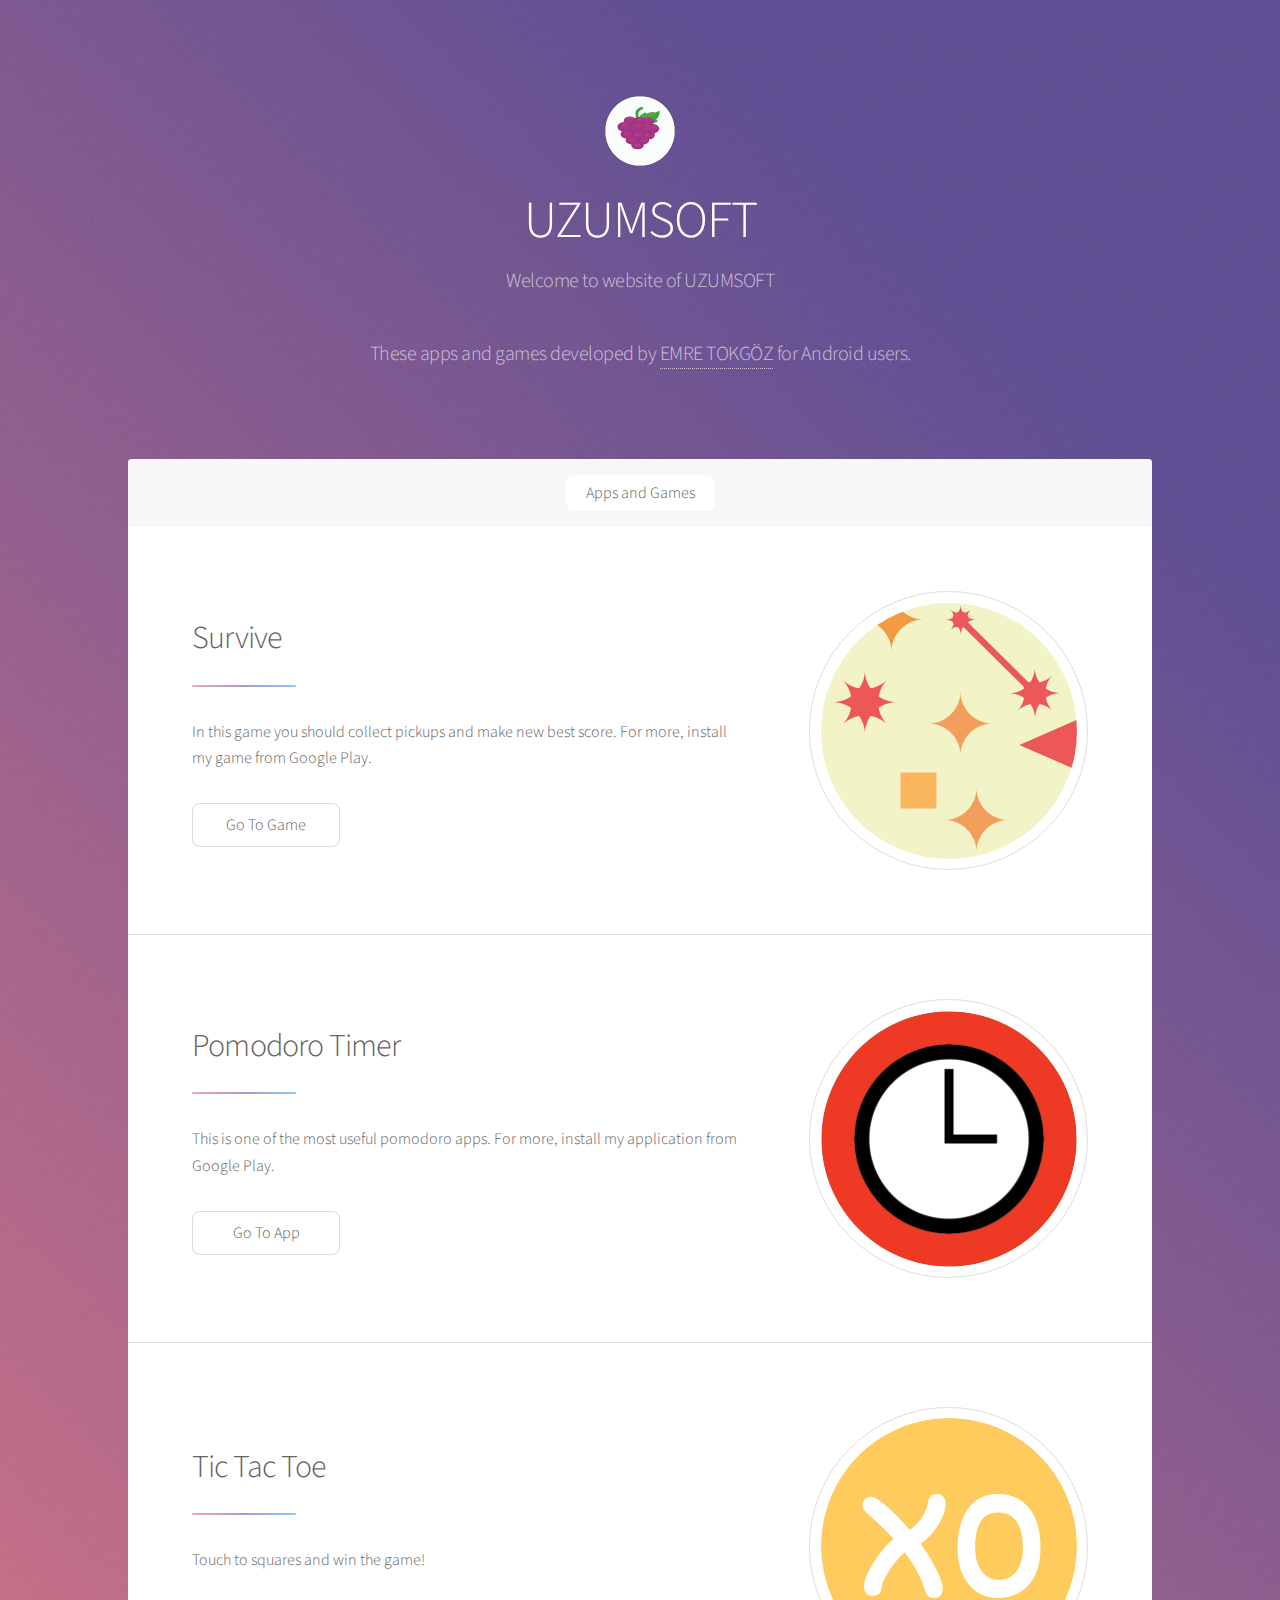
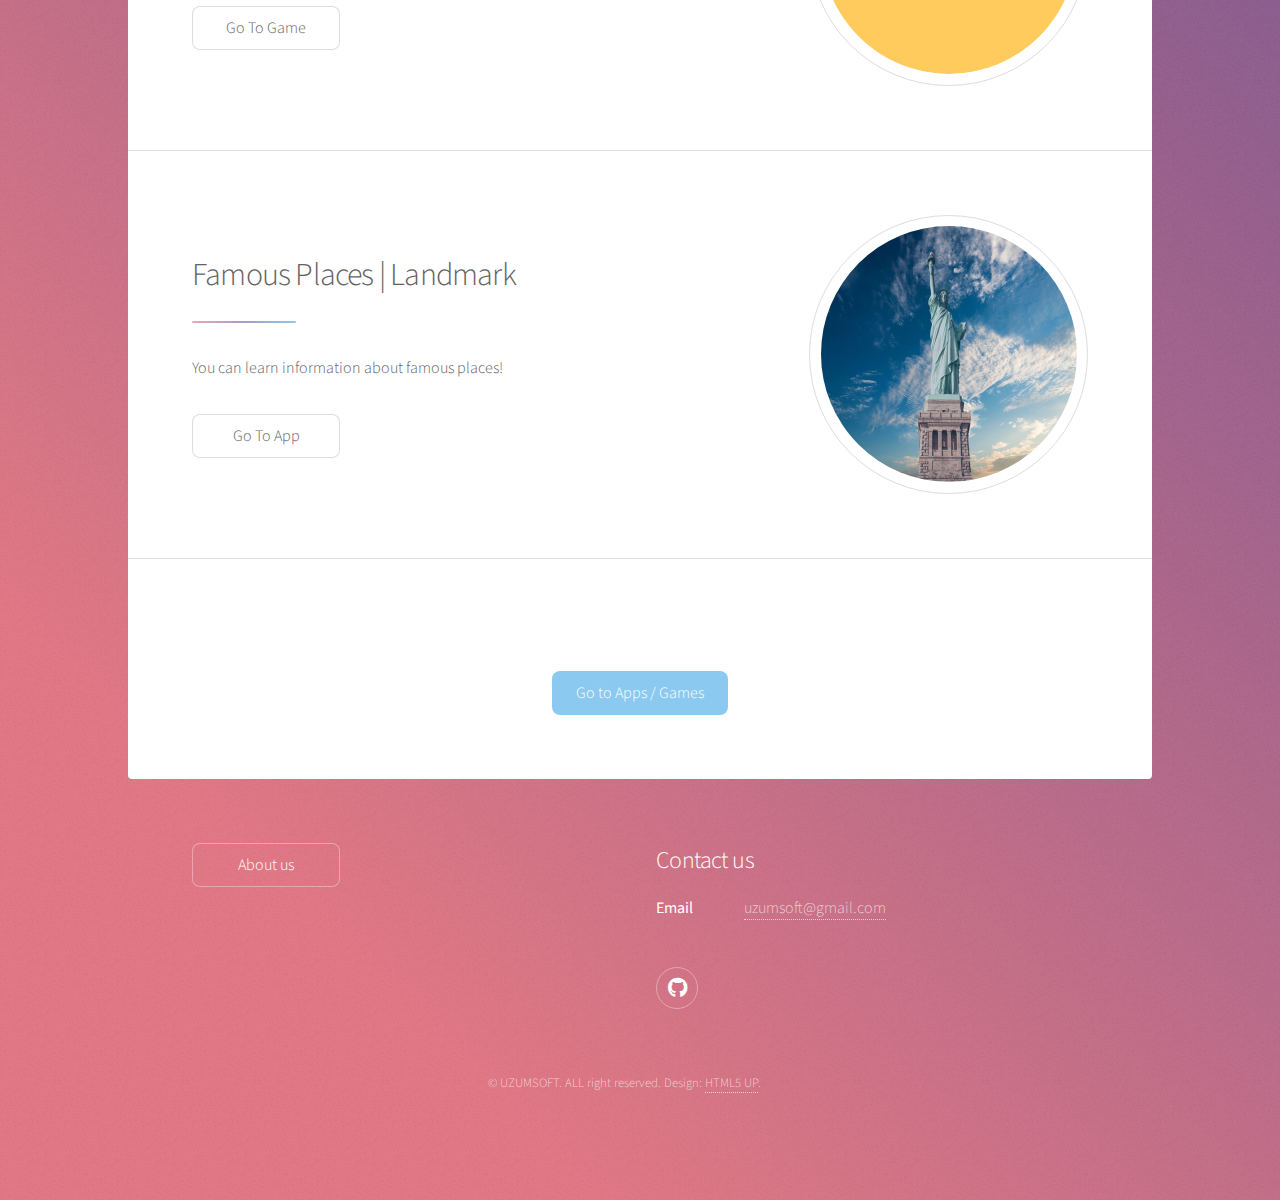
==== commit 3c43bef7: "update" ====
--- a/index.html
+++ b/index.html
@@ -39,8 +39,8 @@
 					<div id="main">
 
 						<!-- Introduction -->
-						
-											
+
+
 							<section id="intro" class="main">
 								<div class="spotlight">
 									<div class="content">
@@ -55,7 +55,7 @@
 									<span class="image"><img src="images/survive.png" alt="" /></span>
 								</div>
 							</section>
-							
+
 							<section id="intro" class="main">
 								<div class="spotlight">
 									<div class="content">
@@ -70,8 +70,8 @@
 									<span class="image"><img src="images/pomodoro.png" alt="" /></span>
 								</div>
 							</section>
-							
-							
+
+
 							<section id="intro3" class="main">
 								<div class="spotlight">
 									<div class="content">
@@ -86,7 +86,7 @@
 									<span class="image"><img src="images/tictactoe.png" alt="" /></span>
 								</div>
 							</section>
-							
+
 							<section id="intro" class="main">
 								<div class="spotlight">
 									<div class="content">
@@ -101,9 +101,9 @@
 									<span class="image"><img src="images/famousplaces.png" alt="" /></span>
 								</div>
 							</section>
-							
+
 							<section id="cta" class="main special">
-				
+
 								<footer class="major">
 									<ul class="actions special">
 										<li><a href="https://play.google.com/store/apps/dev?id=6319082677435146433" class="button primary">Go to Apps / Games</a></li>
@@ -131,9 +131,8 @@
 								<li><a href="#" class="icon brands fa-facebook-f alt"><span class="label">Facebook</span></a></li>
 								<li><a href="#" class="icon brands fa-instagram alt"><span class="label">Instagram</span></a></li>
 								<li><a href="#" class="icon brands fa-github alt"><span class="label">GitHub</span></a></li>
-								<li><a href="#" class="icon brands fa-dribbble alt"><span class="label">Dribbble</span></a></li>-->	
+								<li><a href="#" class="icon brands fa-dribbble alt"><span class="label">Dribbble</span></a></li>-->
 								<li><a href="https://github.com/UZUMSOFT" class="icon brands fa-github alt"><span class="label">GitHub</span></a></li>
-								<li><a href="https://www.instagram.com/uzumsoft/" class="icon brands fa-instagram alt"><span class="label">Instagram</span></a></li>
 
 
 							</ul>
@@ -153,4 +152,4 @@
 			<script src="assets/js/main.js"></script>
 
 	</body>
-</html>+</html>
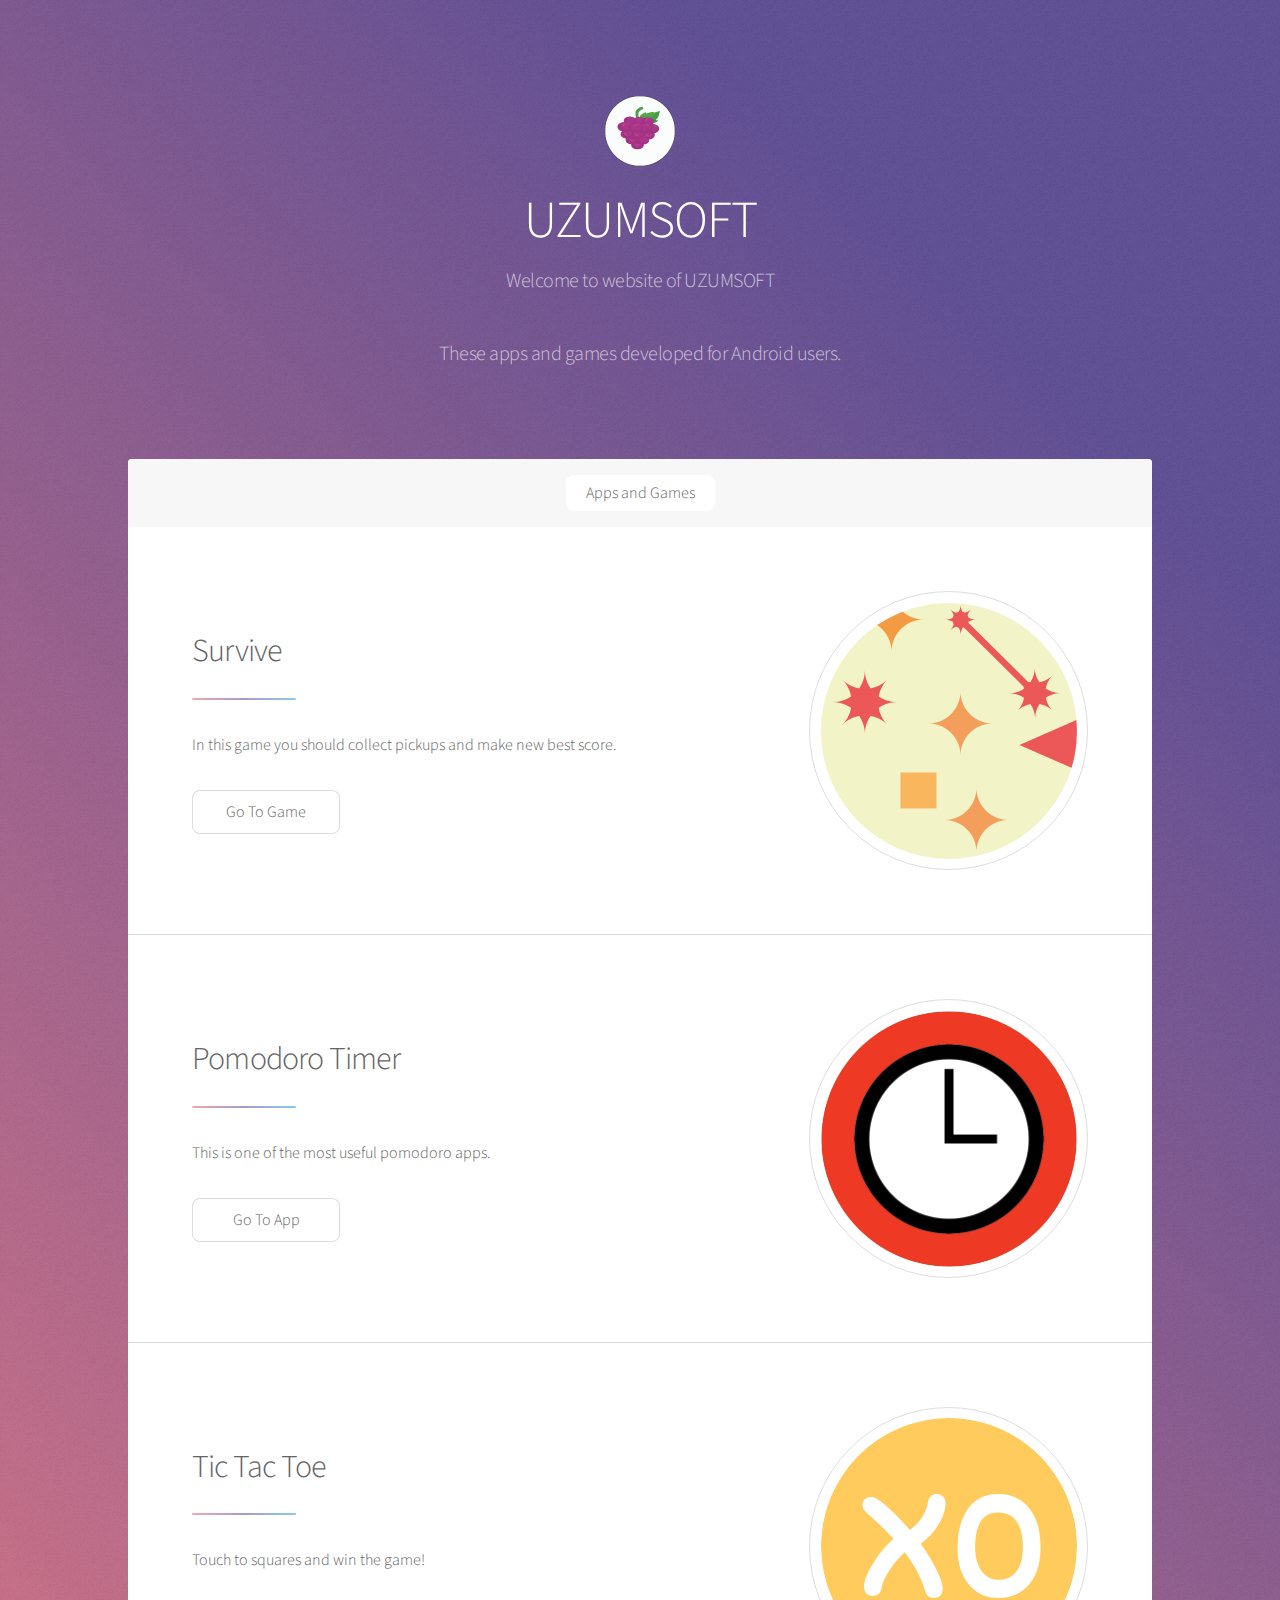
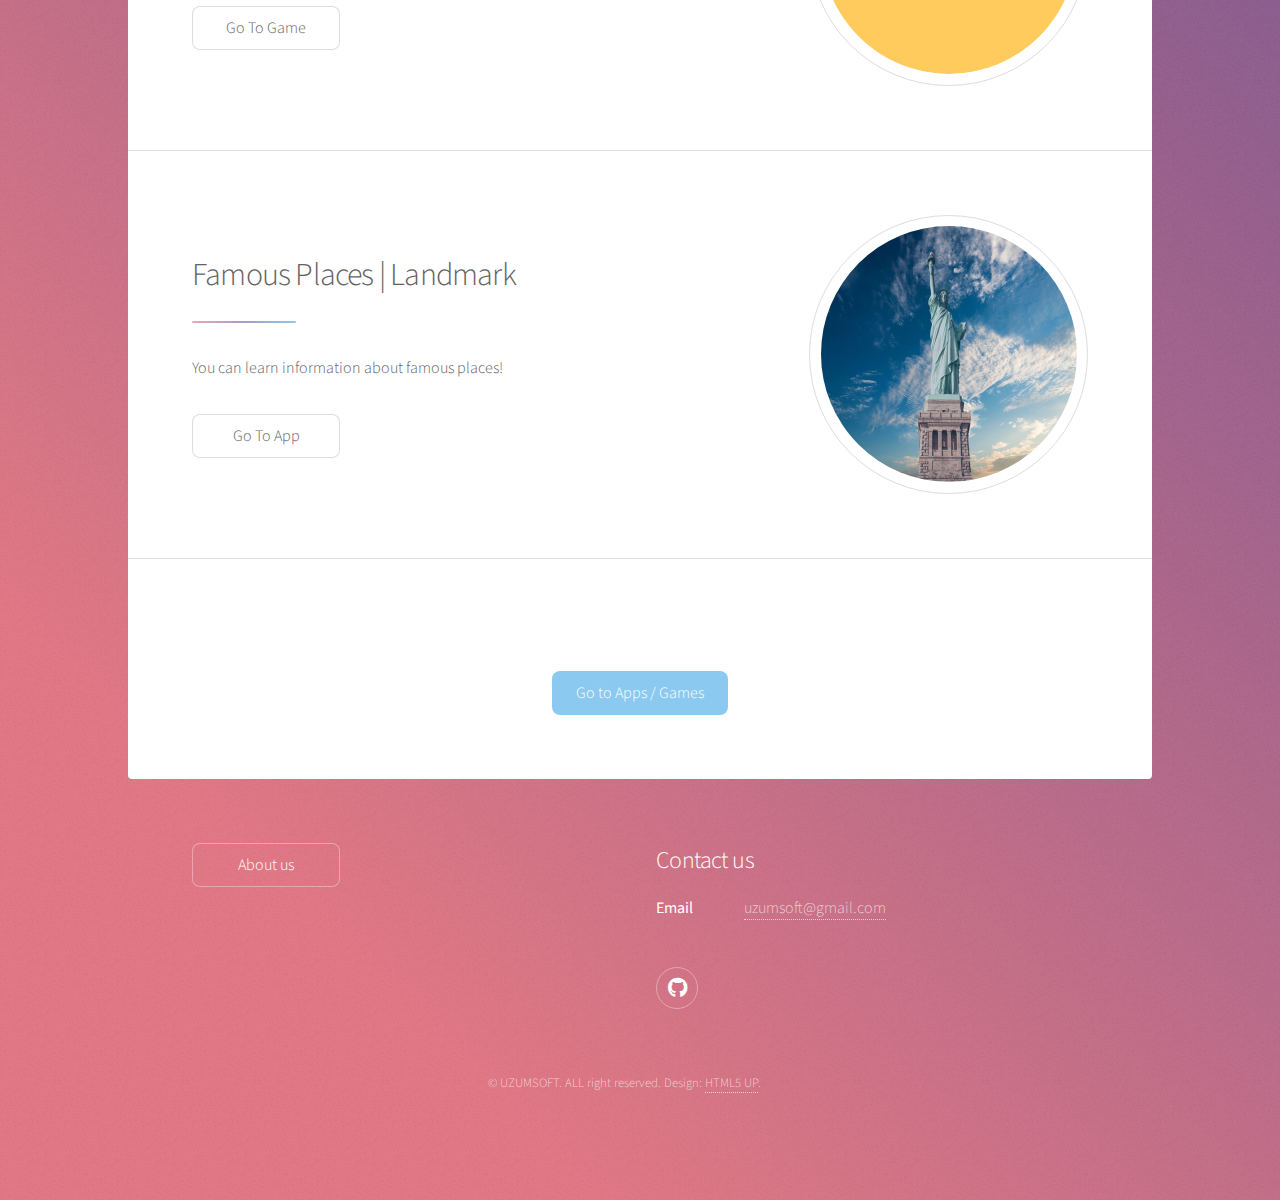
==== commit 49eda4df: "last update" ====
--- a/index.html
+++ b/index.html
@@ -22,7 +22,7 @@
 						<span class="logo"><img src="images/UZUM.png" alt="" /></span>
 						<h1>UZUMSOFT</h1>
 						<p>Welcome to website of UZUMSOFT</p>
-						<p>These apps and games developed by <a href="http://emretokgoz.github.io/">EMRE TOKGÖZ</a> for Android users.</p>
+						<p>These apps and games developed for Android users.</p>
 					</header>
 
 				<!-- Nav -->
@@ -47,9 +47,9 @@
 										<header class="major">
 											<h2>Survive</h2>
 										</header>
-										<p>In this game you should collect pickups and make new best score. For more, install my game from Google Play.</p>
+										<p>In this game you should collect pickups and make new best score.</p>
 										<ul class="actions">
-											<li><a href="https://play.google.com/store/apps/details?id=com.mstgames.TryToStayAlive" class="button">Go To Game</a></li>
+											<li><a href="https://play.google.com/store/apps/details?id=com.uzumsoft.Survive" class="button">Go To Game</a></li>
 										</ul>
 									</div>
 									<span class="image"><img src="images/survive.png" alt="" /></span>
@@ -62,7 +62,7 @@
 										<header class="major">
 											<h2>Pomodoro Timer</h2>
 										</header>
-										<p>This is one of the most useful pomodoro apps. For more, install my application from Google Play. </p>
+										<p>This is one of the most useful pomodoro apps.</p>
 										<ul class="actions">
 											<li><a href="https://play.google.com/store/apps/details?id=com.uzumsoft.pomodoro" class="button">Go To App</a></li>
 										</ul>
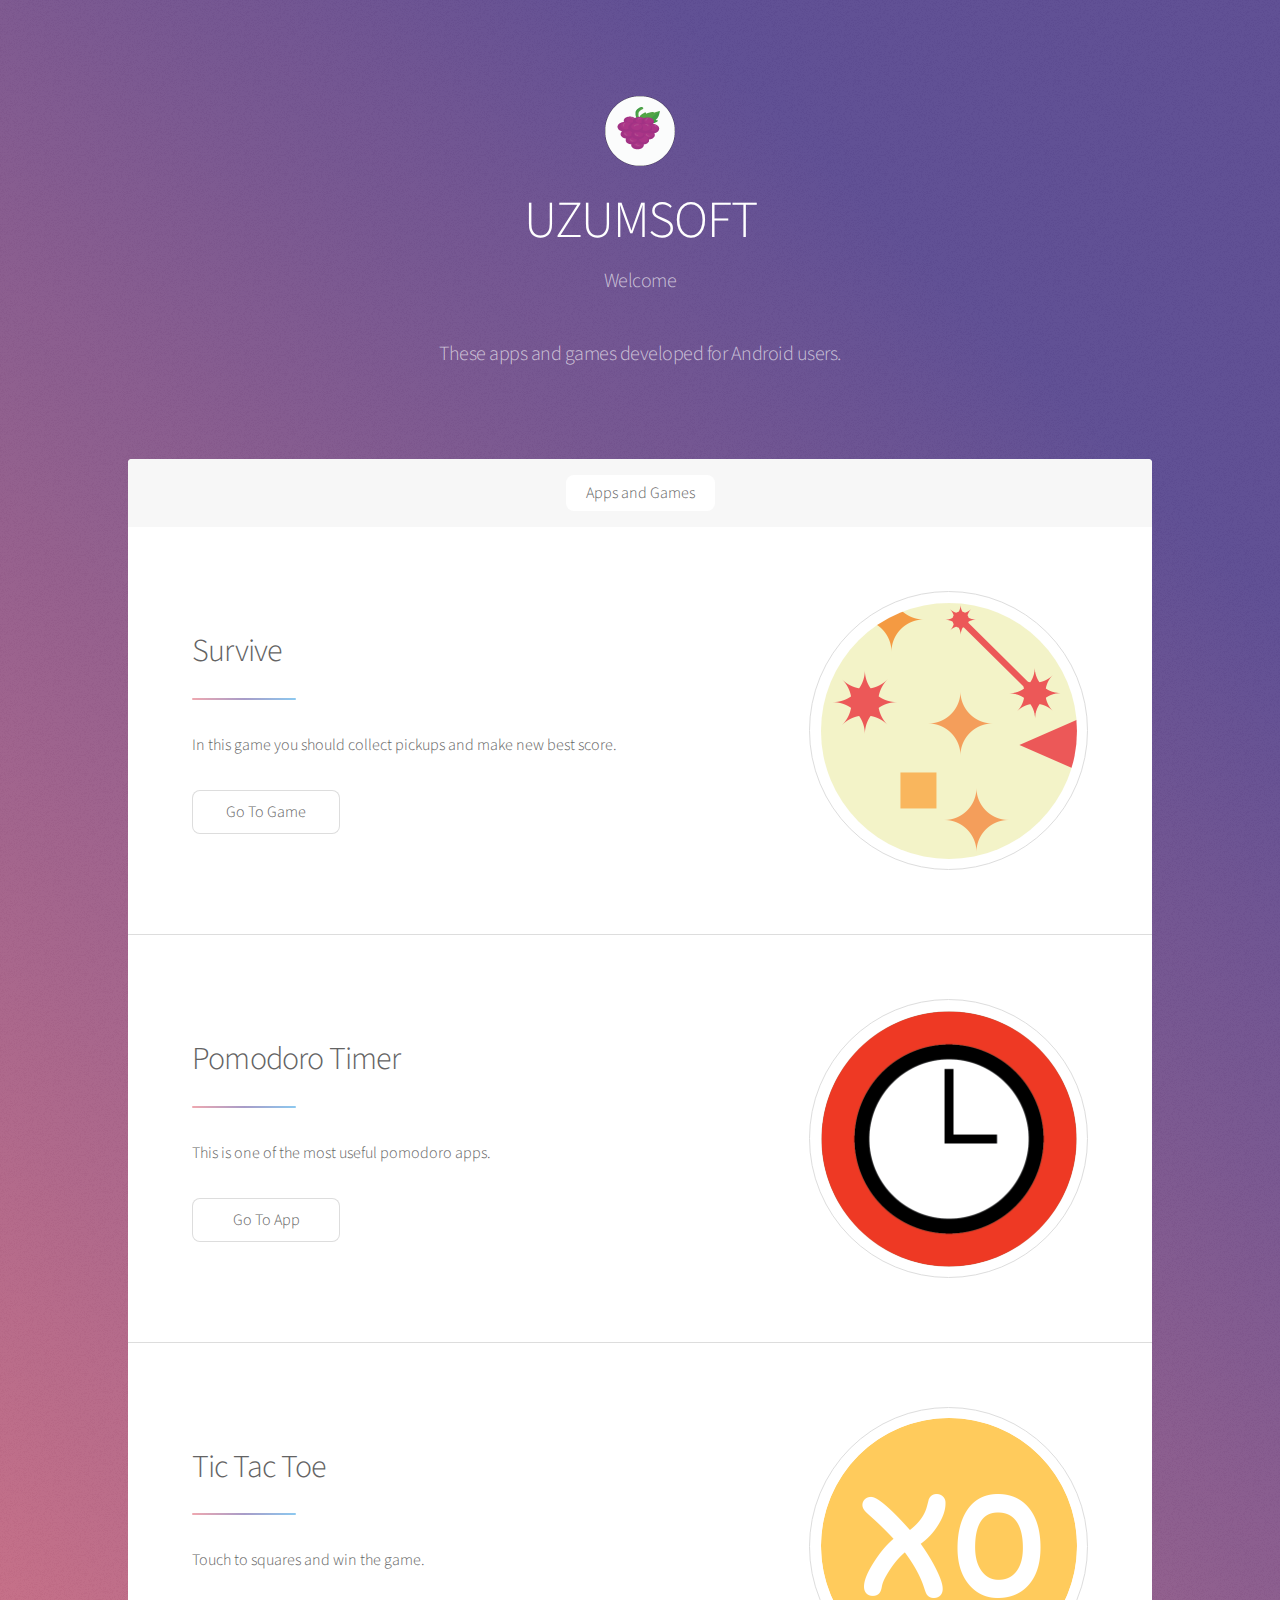
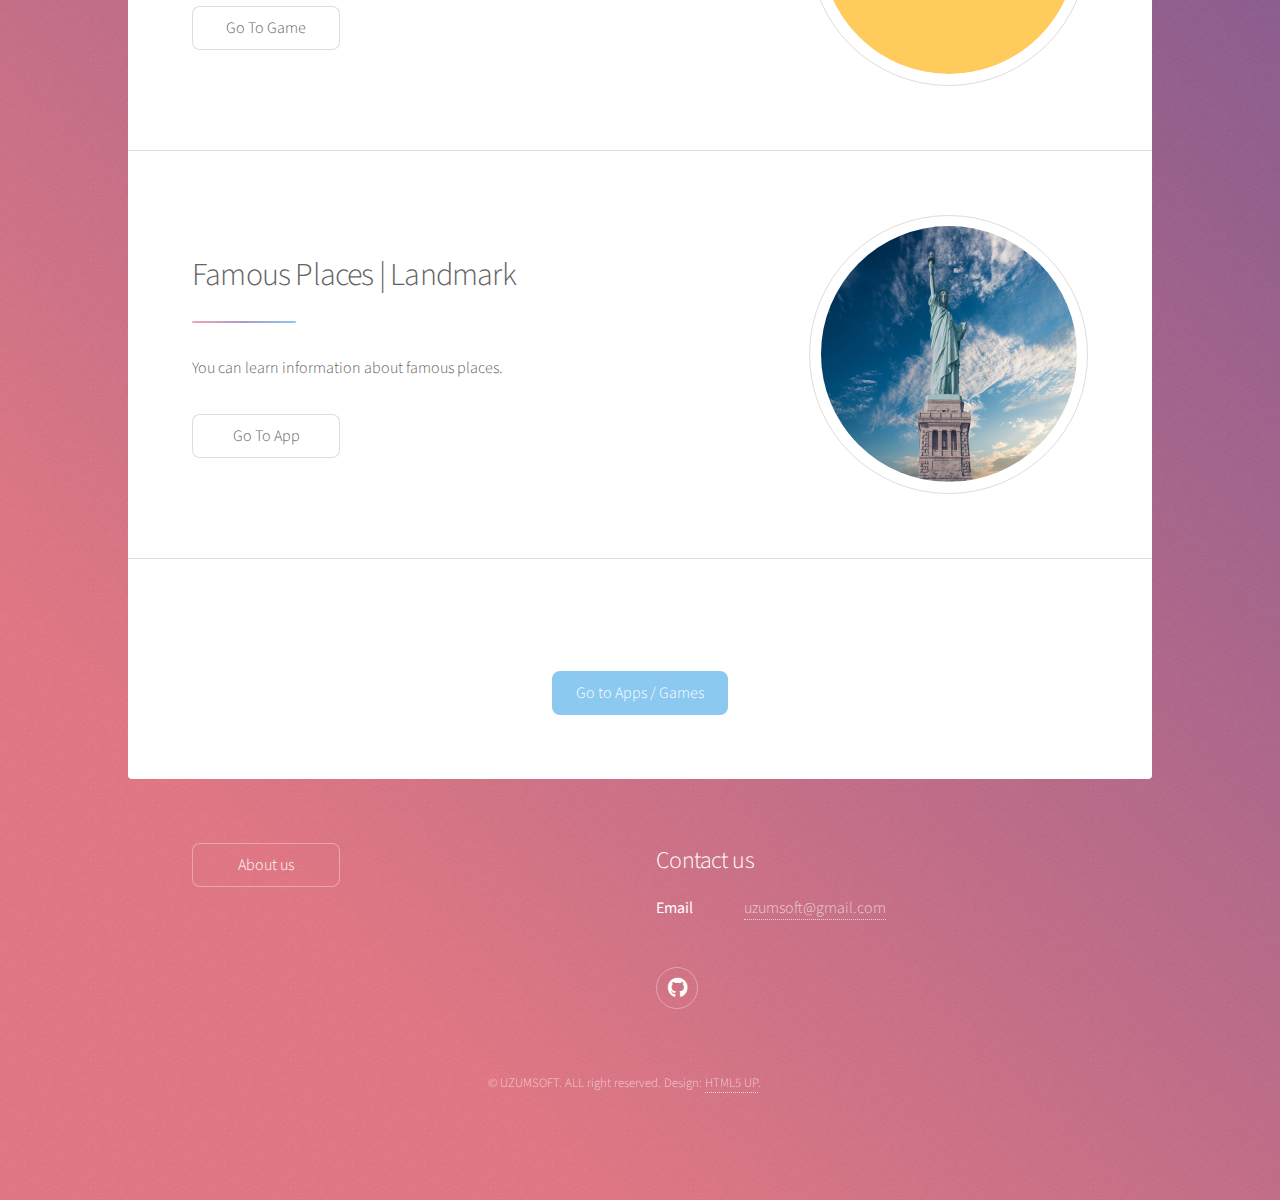
==== commit 2b5196b6: "update" ====
--- a/index.html
+++ b/index.html
@@ -21,7 +21,7 @@
 					<header id="header" class="alt">
 						<span class="logo"><img src="images/UZUM.png" alt="" /></span>
 						<h1>UZUMSOFT</h1>
-						<p>Welcome to website of UZUMSOFT</p>
+						<p>Welcome</p>
 						<p>These apps and games developed for Android users.</p>
 					</header>
 
@@ -78,7 +78,7 @@
 										<header class="major">
 											<h2>Tic Tac Toe</h2>
 										</header>
-										<p>Touch to squares and win the game!</p>
+										<p>Touch to squares and win the game.</p>
 										<ul class="actions">
 											<li><a href="https://play.google.com/store/apps/details?id=com.mstgames.tictactoe" class="button">Go To Game</a></li>
 										</ul>
@@ -93,7 +93,7 @@
 										<header class="major">
 											<h2>Famous Places | Landmark</h2>
 										</header>
-										<p>You can learn information about famous places! </p>
+										<p>You can learn information about famous places. </p>
 										<ul class="actions">
 											<li><a href="https://play.google.com/store/apps/details?id=com.uzumsoft.famousplaces" class="button">Go To App</a></li>
 										</ul>
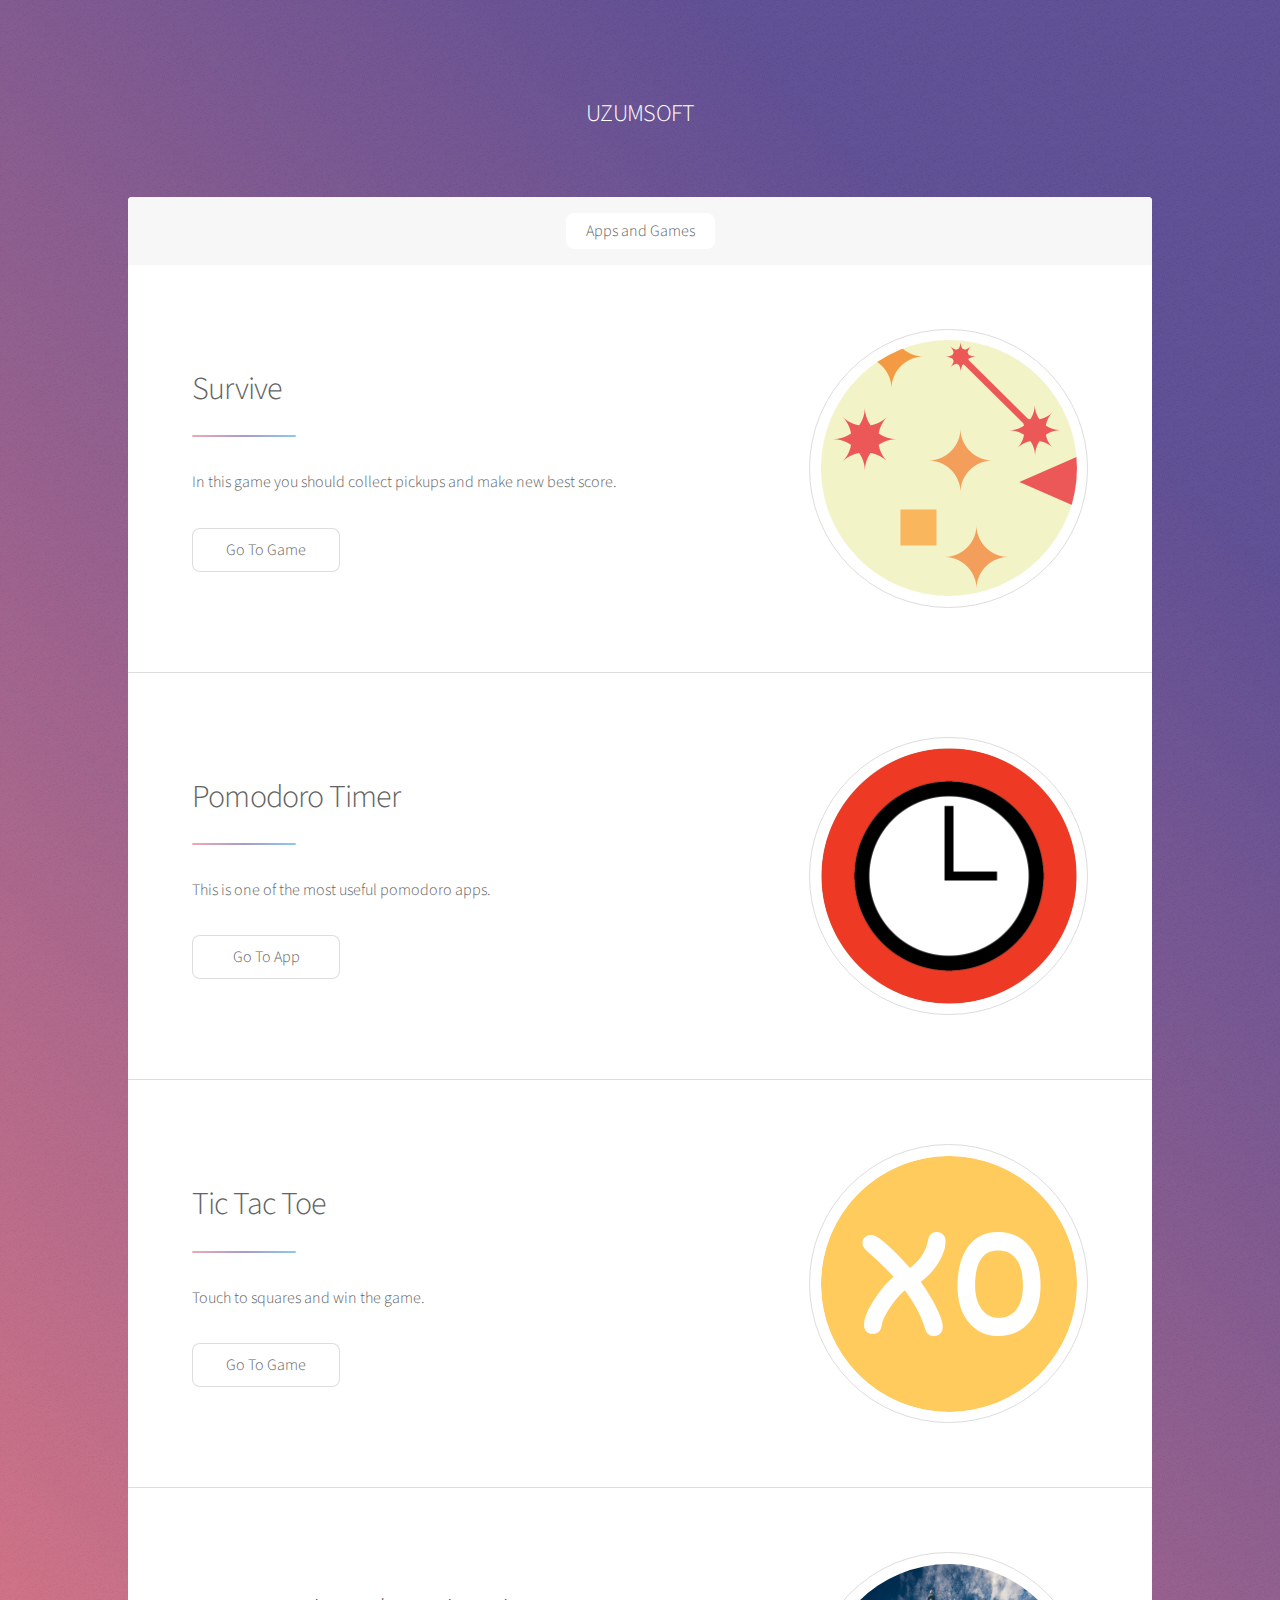
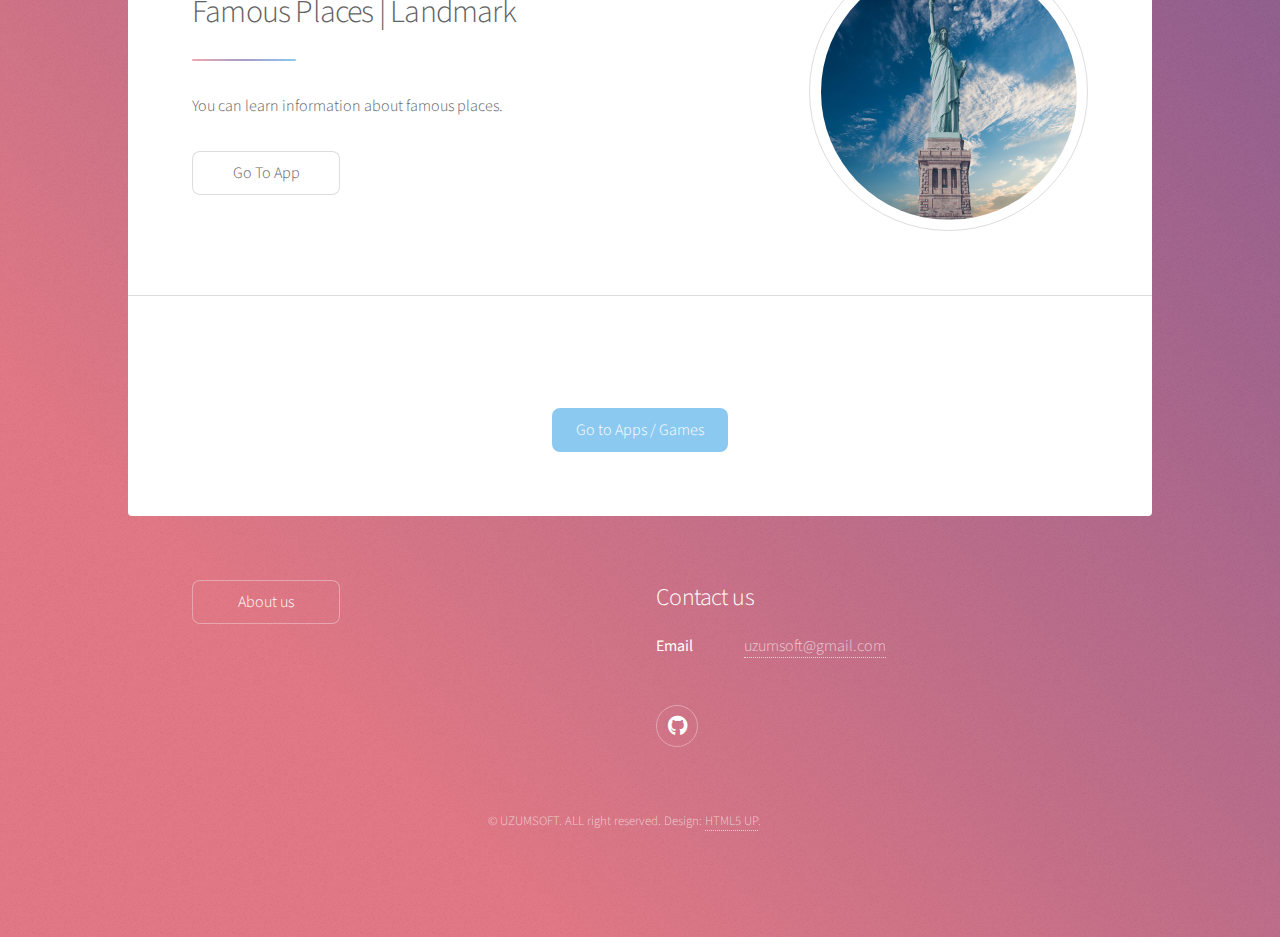
==== commit 10e3b81c: "Update" ====
--- a/index.html
+++ b/index.html
@@ -19,10 +19,8 @@
 
 				<!-- Header -->
 					<header id="header" class="alt">
-						<span class="logo"><img src="images/UZUM.png" alt="" /></span>
-						<h1>UZUMSOFT</h1>
-						<p>Welcome</p>
-						<p>These apps and games developed for Android users.</p>
+						<!-- <span class="logo"><img src="images/UZUM.png" alt="" /></span>-->
+						<h2>UZUMSOFT</h2>
 					</header>
 
 				<!-- Nav -->
--- a/assets/css/main.css
+++ b/assets/css/main.css
@@ -2994,7 +2994,7 @@
 			}
 
 			.spotlight .content header.major {
-				margin: 0 0 2em 0;
+				margin: 0 0 0 0;
 			}
 
 		.spotlight .image {
@@ -3072,12 +3072,12 @@
 /* Header */
 
 	#header {
-		padding: 5em 5em 1em 5em ;
+		padding: 1em 1em 1em 1em ;
 		text-align: center;
 	}
 
 		#header h1 {
-			margin: 0 0 0.25em 0;
+			margin: 0 0 0em 0;
 		}
 
 		#header p {
@@ -3086,7 +3086,7 @@
 		}
 
 		#header.alt {
-			padding: 7em 5em 4em 5em ;
+			padding: 1em 1em 1em 1em ;
 		}
 
 			#header.alt h1 {
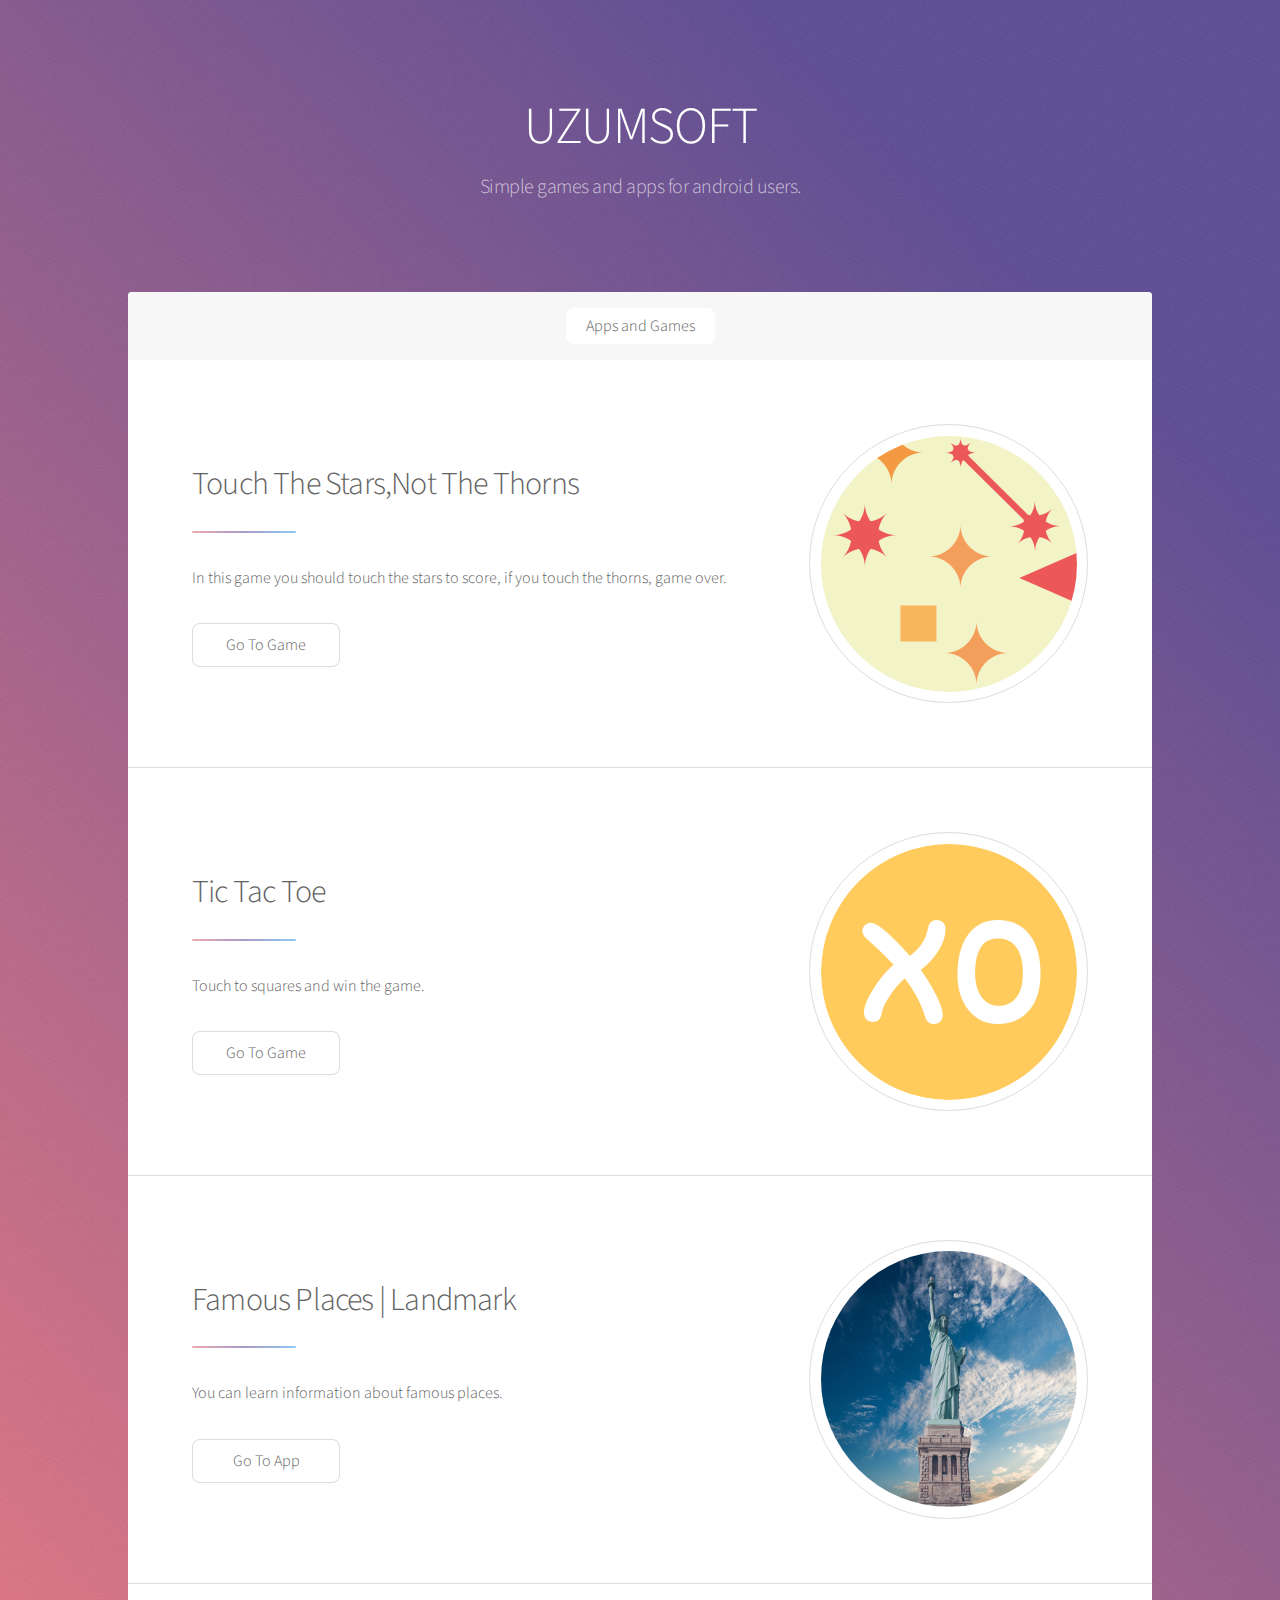
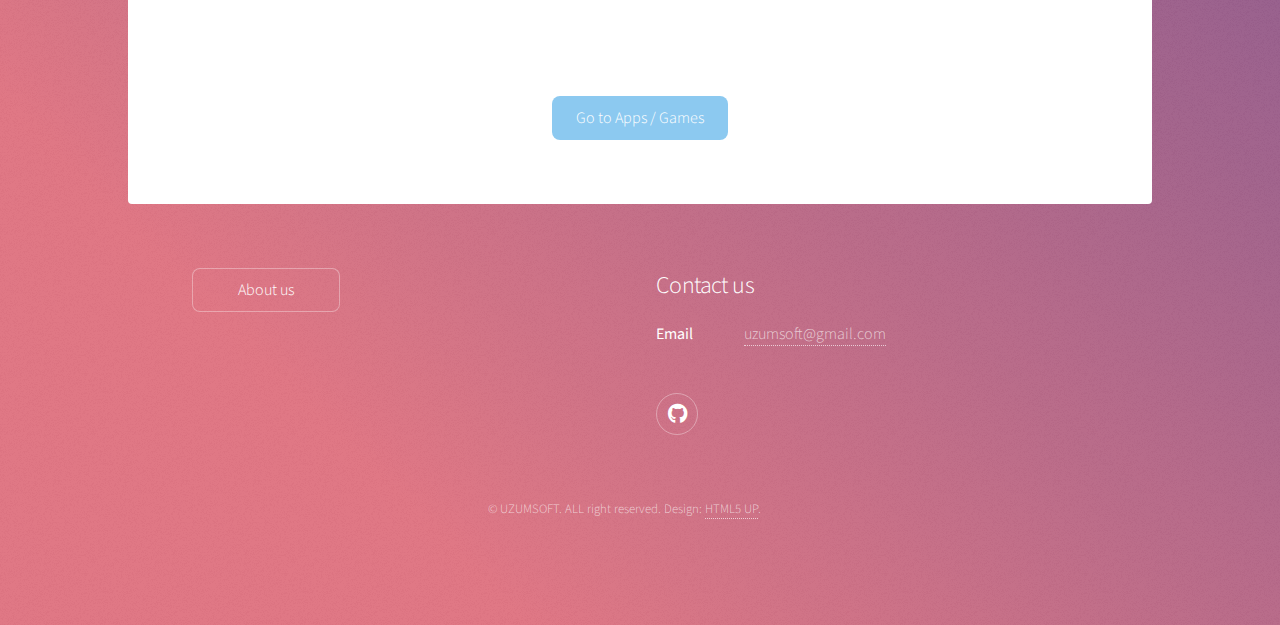
==== commit 57ec7633: "update main.css and index.html" ====
--- a/index.html
+++ b/index.html
@@ -20,7 +20,8 @@
 				<!-- Header -->
 					<header id="header" class="alt">
 						<!-- <span class="logo"><img src="images/UZUM.png" alt="" /></span>-->
-						<h2>UZUMSOFT</h2>
+						<h1>UZUMSOFT</h1>
+						<p>Simple games and apps for android users.</p>
 					</header>
 
 				<!-- Nav -->
@@ -43,9 +44,9 @@
 								<div class="spotlight">
 									<div class="content">
 										<header class="major">
-											<h2>Survive</h2>
+											<h2>Touch The Stars,Not The Thorns</h2>
 										</header>
-										<p>In this game you should collect pickups and make new best score.</p>
+										<p>In this game you should touch the stars to score, if you touch the thorns, game over.</p>
 										<ul class="actions">
 											<li><a href="https://play.google.com/store/apps/details?id=com.uzumsoft.Survive" class="button">Go To Game</a></li>
 										</ul>
@@ -53,22 +54,6 @@
 									<span class="image"><img src="images/survive.png" alt="" /></span>
 								</div>
 							</section>
-
-							<section id="intro" class="main">
-								<div class="spotlight">
-									<div class="content">
-										<header class="major">
-											<h2>Pomodoro Timer</h2>
-										</header>
-										<p>This is one of the most useful pomodoro apps.</p>
-										<ul class="actions">
-											<li><a href="https://play.google.com/store/apps/details?id=com.uzumsoft.pomodoro" class="button">Go To App</a></li>
-										</ul>
-									</div>
-									<span class="image"><img src="images/pomodoro.png" alt="" /></span>
-								</div>
-							</section>
-
 
 							<section id="intro3" class="main">
 								<div class="spotlight">
--- a/assets/css/main.css
+++ b/assets/css/main.css
@@ -2994,7 +2994,7 @@
 			}
 
 			.spotlight .content header.major {
-				margin: 0 0 0 0;
+				margin: 0 0 2em 0;
 			}
 
 		.spotlight .image {
@@ -3072,12 +3072,12 @@
 /* Header */
 
 	#header {
-		padding: 1em 1em 1em 1em ;
+		padding: 5em 5em 1em 5em ;
 		text-align: center;
 	}
 
 		#header h1 {
-			margin: 0 0 0em 0;
+			margin: 0 0 0.25em 0;
 		}
 
 		#header p {
@@ -3086,7 +3086,7 @@
 		}
 
 		#header.alt {
-			padding: 1em 1em 1em 1em ;
+			padding: 7em 5em 4em 5em ;
 		}
 
 			#header.alt h1 {
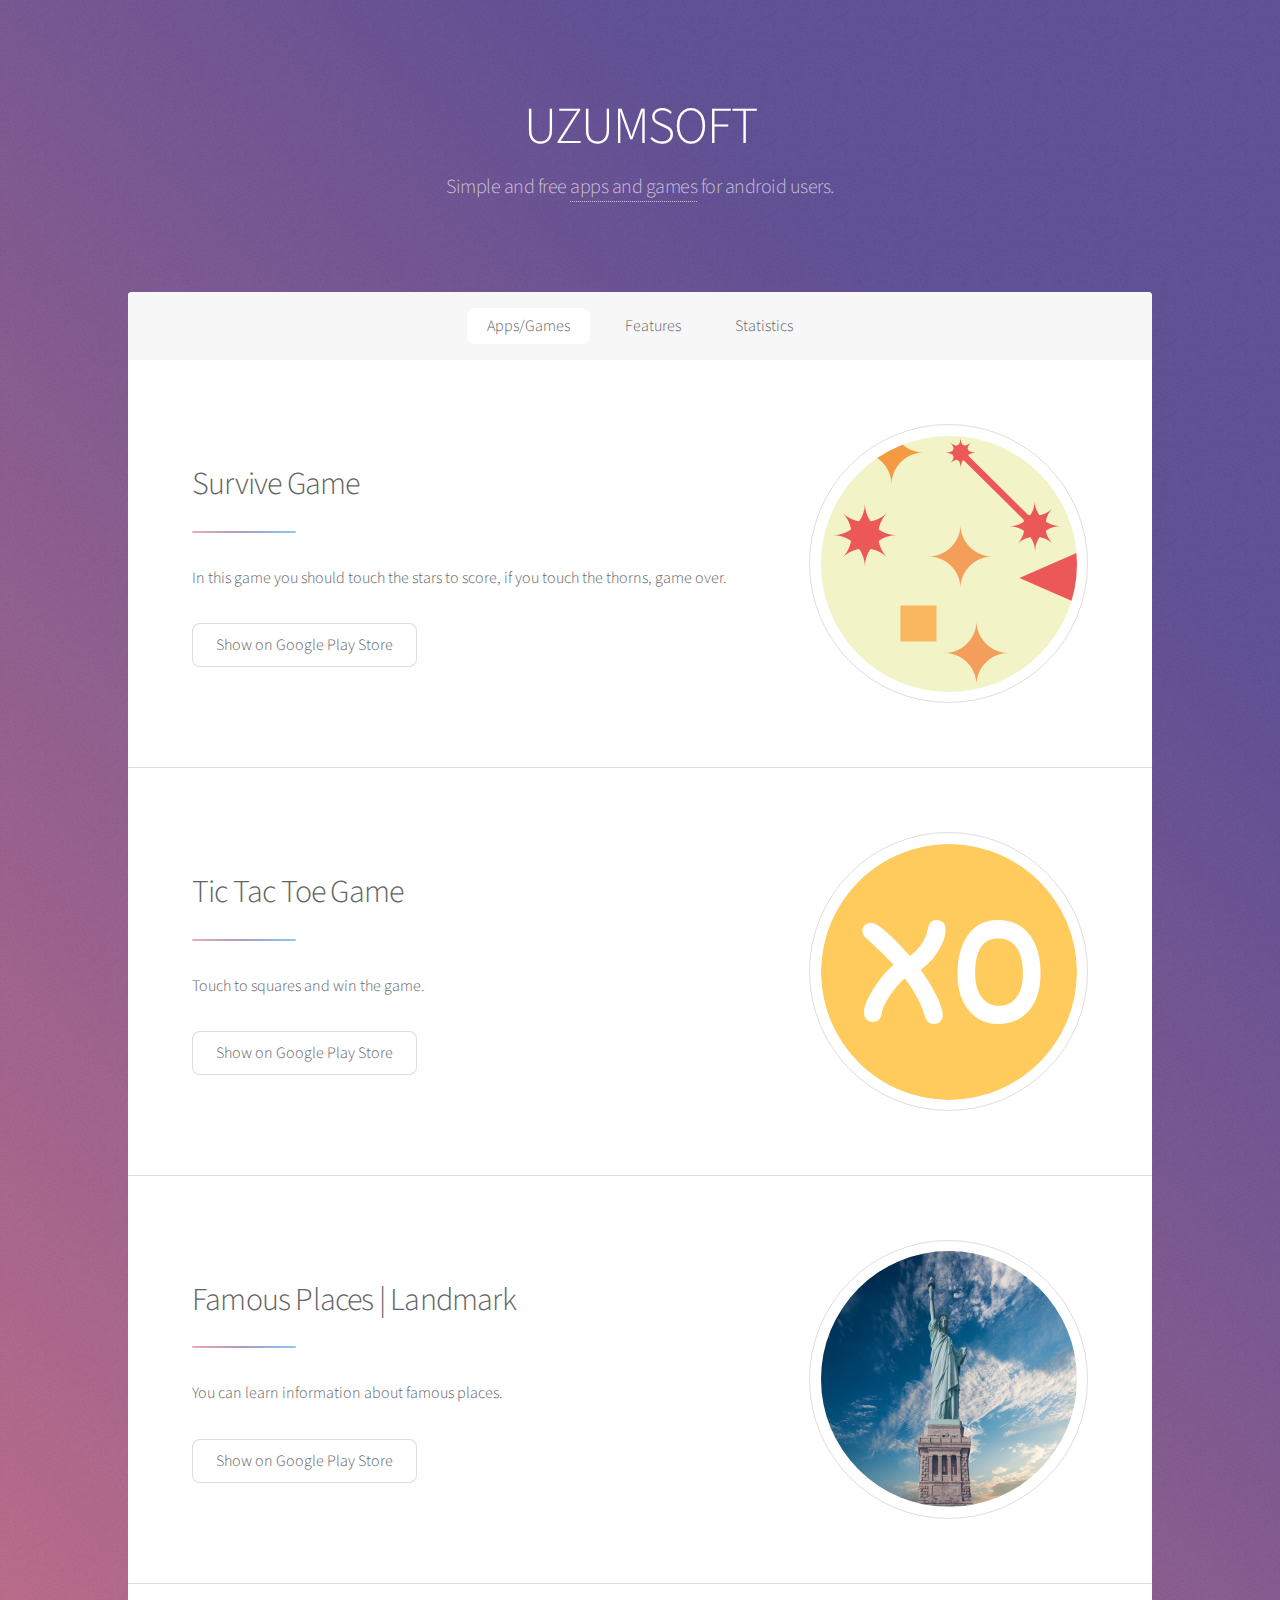
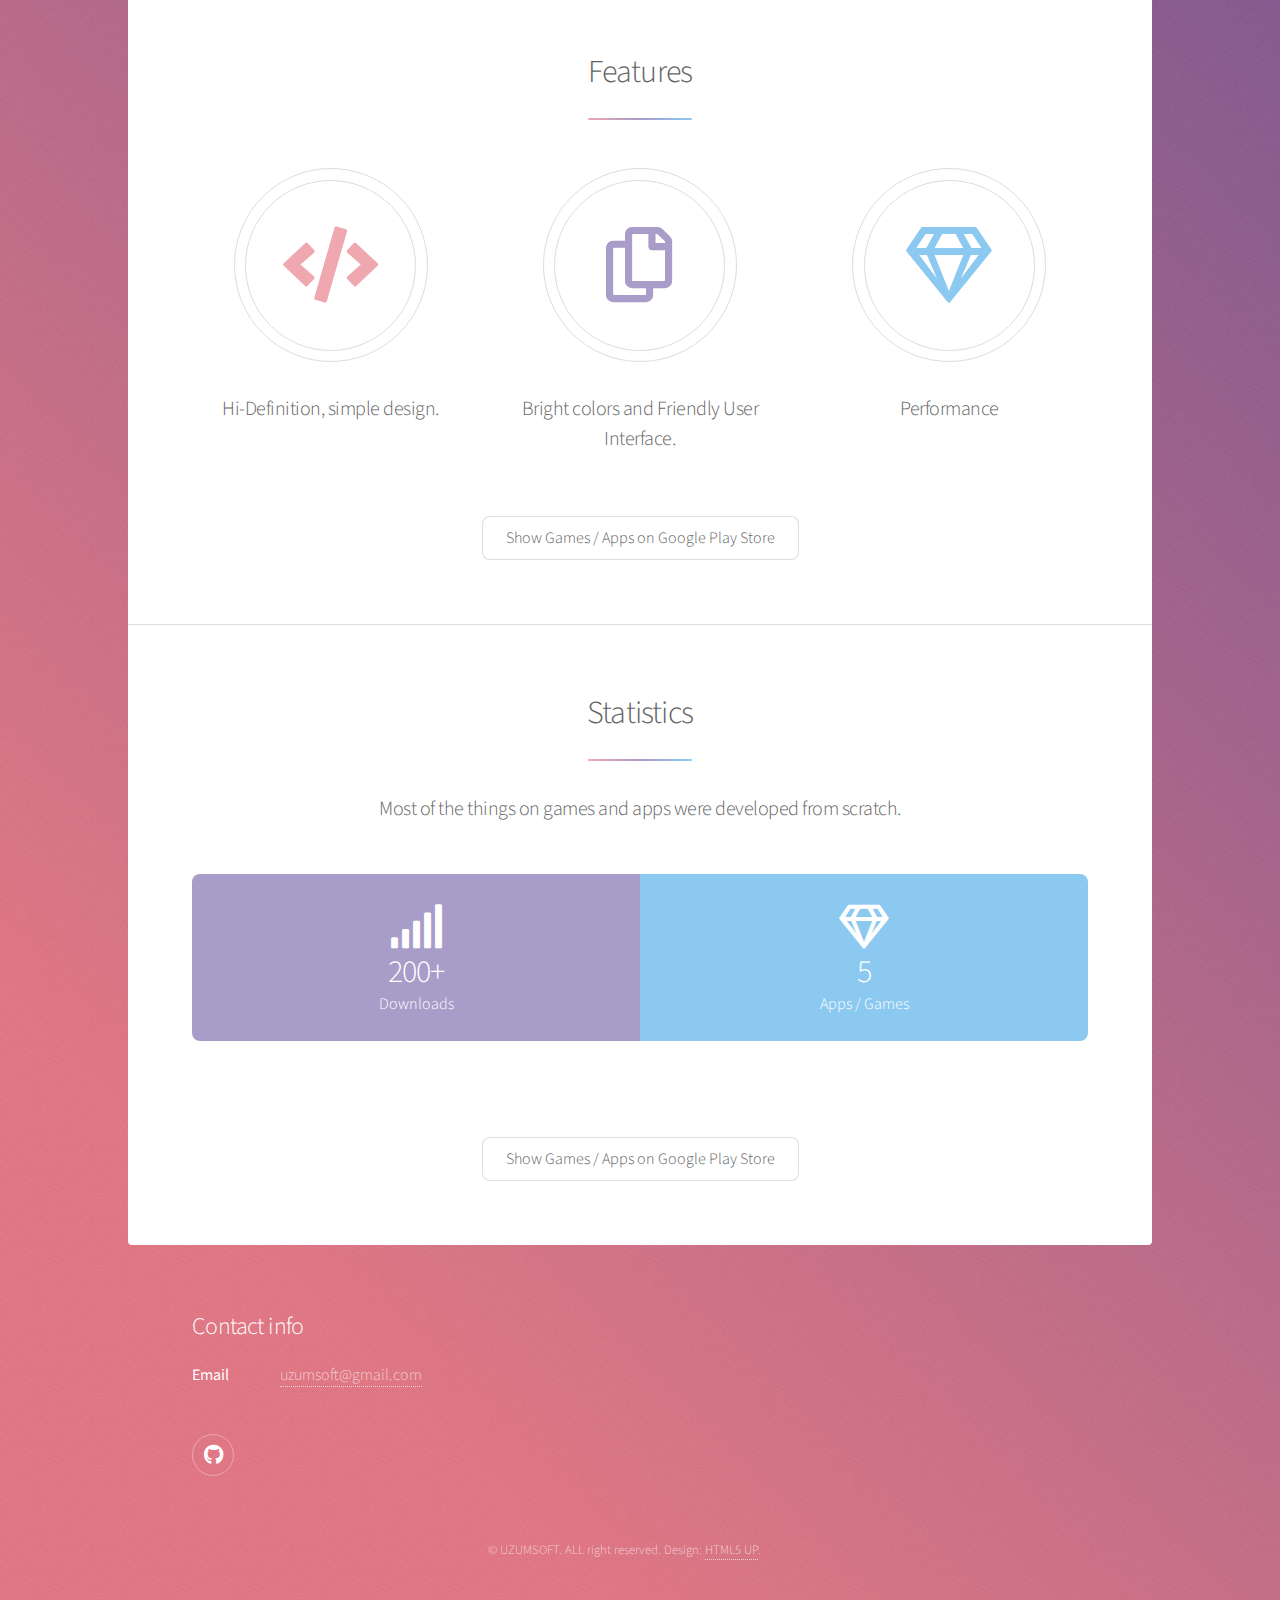
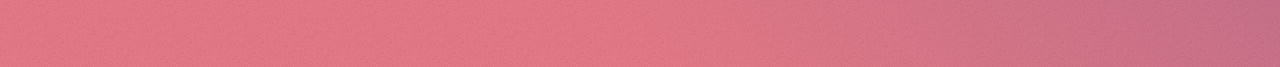
==== commit b4c5139d: "update" ====
--- a/index.html
+++ b/index.html
@@ -19,18 +19,16 @@
 
 				<!-- Header -->
 					<header id="header" class="alt">
-						<!-- <span class="logo"><img src="images/UZUM.png" alt="" /></span>-->
 						<h1>UZUMSOFT</h1>
-						<p>Simple games and apps for android users.</p>
+						<p>	Simple and free <a href="">apps and games</a> for android users.</p>
 					</header>
 
 				<!-- Nav -->
 					<nav id="nav">
 						<ul>
-							<li><a href="#intro" class="active">Apps and Games</a></li>
-							<!-- <li><a href="#first">Features</a></li> -->
-							<!-- <li><a href="#second">statistics</a></li> -->
-							<!-- <li><a href="#cta">Go To Apps / Games</a></li>  -->
+							<li><a href="#intro" class="active">Apps/Games</a></li>
+							<li><a href="#first">Features</a></li>
+							<li><a href="#second">Statistics</a></li>
 						</ul>
 					</nav>
 
@@ -38,38 +36,37 @@
 					<div id="main">
 
 						<!-- Introduction -->
-
-
 							<section id="intro" class="main">
 								<div class="spotlight">
 									<div class="content">
 										<header class="major">
-											<h2>Touch The Stars,Not The Thorns</h2>
+											<h2>Survive Game</h2>
 										</header>
 										<p>In this game you should touch the stars to score, if you touch the thorns, game over.</p>
 										<ul class="actions">
-											<li><a href="https://play.google.com/store/apps/details?id=com.uzumsoft.Survive" class="button">Go To Game</a></li>
+											<li><a href="https://play.google.com/store/apps/details?id=com.uzumsoft.Survive" class="button">Show on Google Play Store</a></li>
 										</ul>
 									</div>
 									<span class="image"><img src="images/survive.png" alt="" /></span>
+
 								</div>
 							</section>
-
-							<section id="intro3" class="main">
+							
+							<section id="intro" class="main">
 								<div class="spotlight">
 									<div class="content">
 										<header class="major">
-											<h2>Tic Tac Toe</h2>
+											<h2>Tic Tac Toe Game</h2>
 										</header>
 										<p>Touch to squares and win the game.</p>
 										<ul class="actions">
-											<li><a href="https://play.google.com/store/apps/details?id=com.mstgames.tictactoe" class="button">Go To Game</a></li>
+											<li><a href="https://play.google.com/store/apps/details?id=com.mstgames.tictactoe" class="button">Show on Google Play Store</a></li>
 										</ul>
 									</div>
 									<span class="image"><img src="images/tictactoe.png" alt="" /></span>
 								</div>
 							</section>
-
+							
 							<section id="intro" class="main">
 								<div class="spotlight">
 									<div class="content">
@@ -78,33 +75,72 @@
 										</header>
 										<p>You can learn information about famous places. </p>
 										<ul class="actions">
-											<li><a href="https://play.google.com/store/apps/details?id=com.uzumsoft.famousplaces" class="button">Go To App</a></li>
+											<li><a href="https://play.google.com/store/apps/details?id=com.uzumsoft.famousplaces" class="button">Show on Google Play Store</a></li>
 										</ul>
 									</div>
 									<span class="image"><img src="images/famousplaces.png" alt="" /></span>
 								</div>
 							</section>
 
-							<section id="cta" class="main special">
-
+						<!-- First Section -->
+							<section id="first" class="main special">
+								<header class="major">
+									<h2>Features</h2>
+								</header>
+								<ul class="features">
+									<li>
+										<span class="icon solid major style1 fa-code"></span>
+										<h3>Hi-Definition, simple design.</h3>
+										<p></p>
+									</li>
+									<li>
+										<span class="icon major style3 fa-copy"></span>
+										<h3>Bright colors and Friendly User Interface.</h3>
+										<p></p>
+									</li>
+									<li>
+										<span class="icon major style5 fa-gem"></span>
+										<h3>Performance</h3>
+										<p></p>
+									</li>
+								</ul>
 								<footer class="major">
 									<ul class="actions special">
-										<li><a href="https://play.google.com/store/apps/dev?id=6319082677435146433" class="button primary">Go to Apps / Games</a></li>
+										<li><a href="https://play.google.com/store/apps/dev?id=6319082677435146433&hl=tr&gl=US" class="button">Show Games / Apps on Google Play Store</a></li>
 									</ul>
 								</footer>
 							</section>
 
+						<!-- Second Section -->
+							<section id="second" class="main special">
+								<header class="major">
+									<h2>Statistics</h2>
+									<p>Most of the things on games and apps were developed from scratch.</p>
+								</header>
+								<ul class="statistics">
+									
+									<li class="style3">
+										<span class="icon solid fa-signal"></span>
+										<strong>200+</strong> Downloads
+									</li>
+									<li class="style5">
+										<span class="icon fa-gem"></span>
+										<strong>5</strong> Apps / Games
+									</li>
+								</ul>
+								<p class="content"> </p>
+								<footer class="major">
+									<ul class="actions special">
+										<li><a href="https://play.google.com/store/apps/dev?id=6319082677435146433&hl=tr&gl=US" class="button">Show Games / Apps on Google Play Store</a></li>
+									</ul>
+								</footer>
+							</section>
 					</div>
 
 				<!-- Footer -->
 					<footer id="footer">
 						<section>
-							<ul class="actions">
-								<li><a href="generic.html" class="button">About us</a></li>
-							</ul>
-						</section>
-						<section>
-							<h2>Contact us</h2>
+							<h2>Contact info</h2>
 							<dl class="alt">
 								<dt>Email</dt>
 								<dd><a href="#">uzumsoft@gmail.com</a></dd>
@@ -116,7 +152,6 @@
 								<li><a href="#" class="icon brands fa-github alt"><span class="label">GitHub</span></a></li>
 								<li><a href="#" class="icon brands fa-dribbble alt"><span class="label">Dribbble</span></a></li>-->
 								<li><a href="https://github.com/UZUMSOFT" class="icon brands fa-github alt"><span class="label">GitHub</span></a></li>
-
 
 							</ul>
 						</section>
@@ -135,4 +170,4 @@
 			<script src="assets/js/main.js"></script>
 
 	</body>
-</html>
+</html>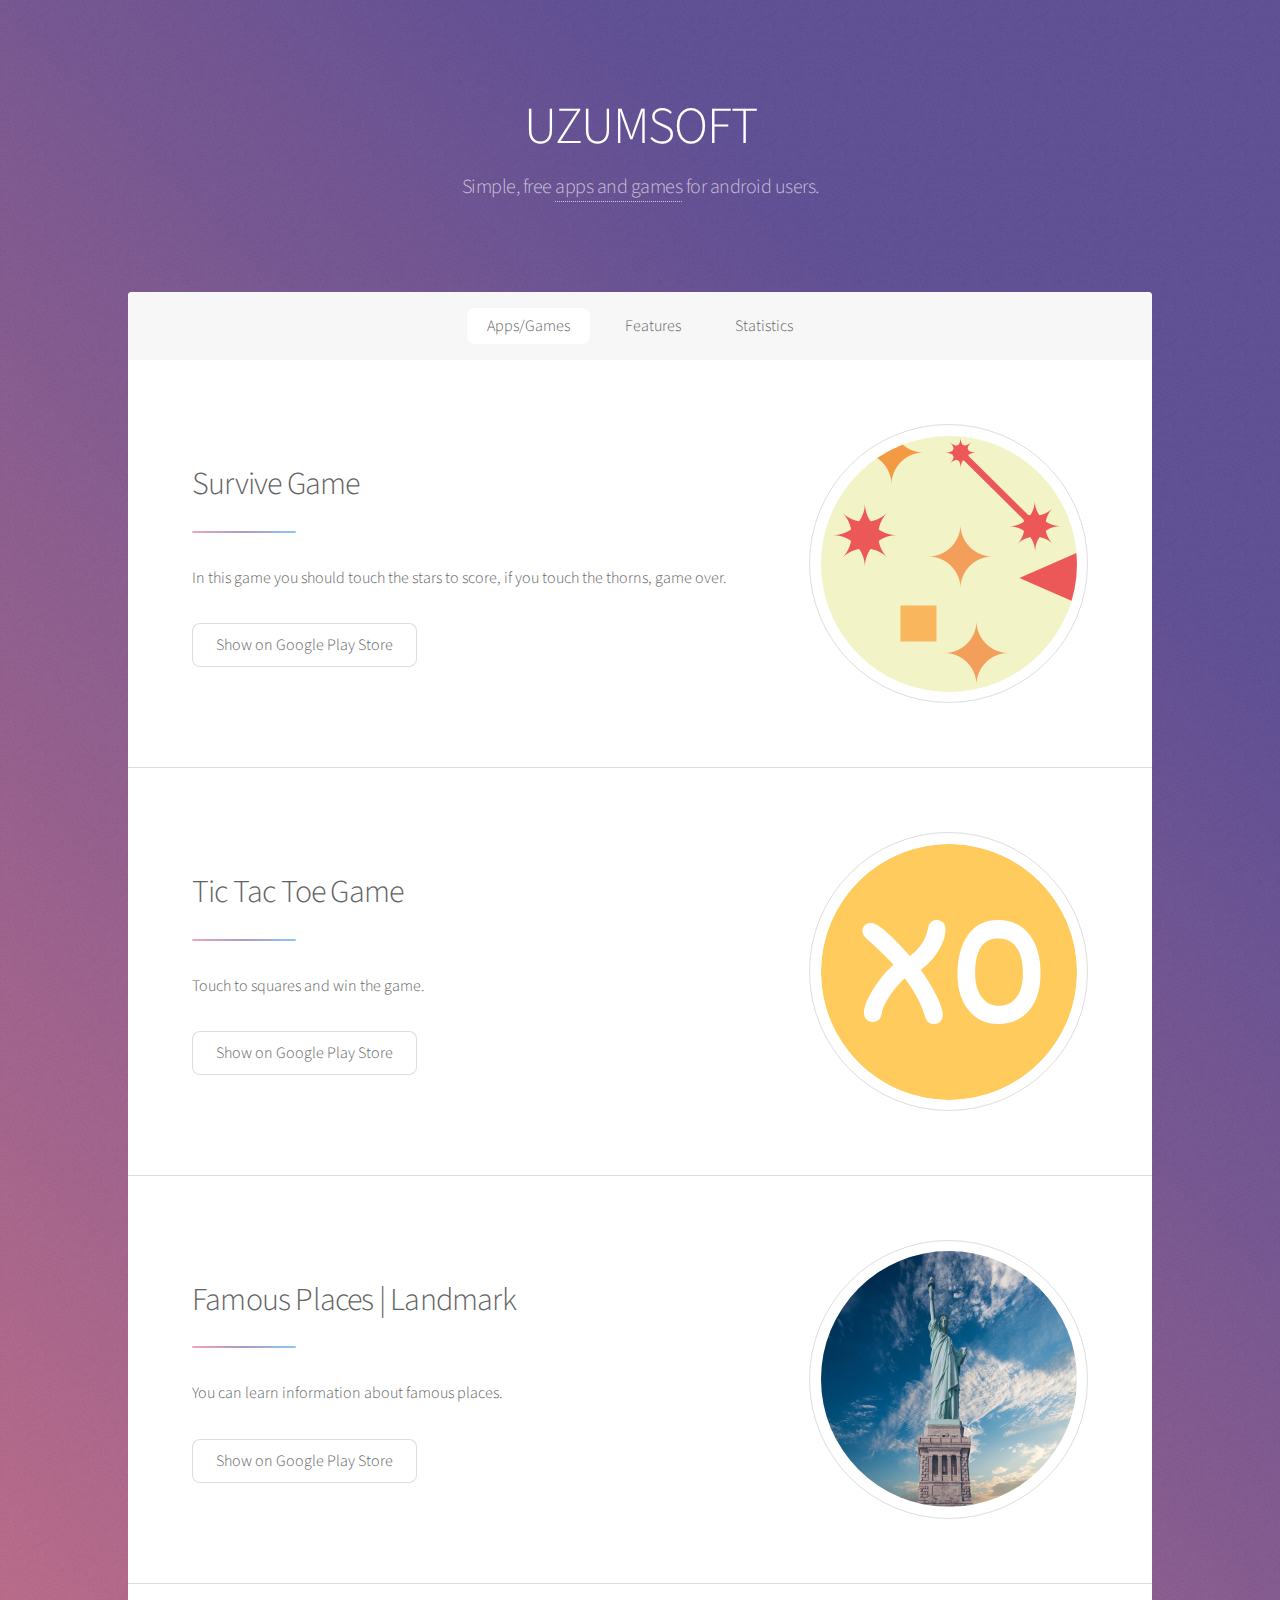
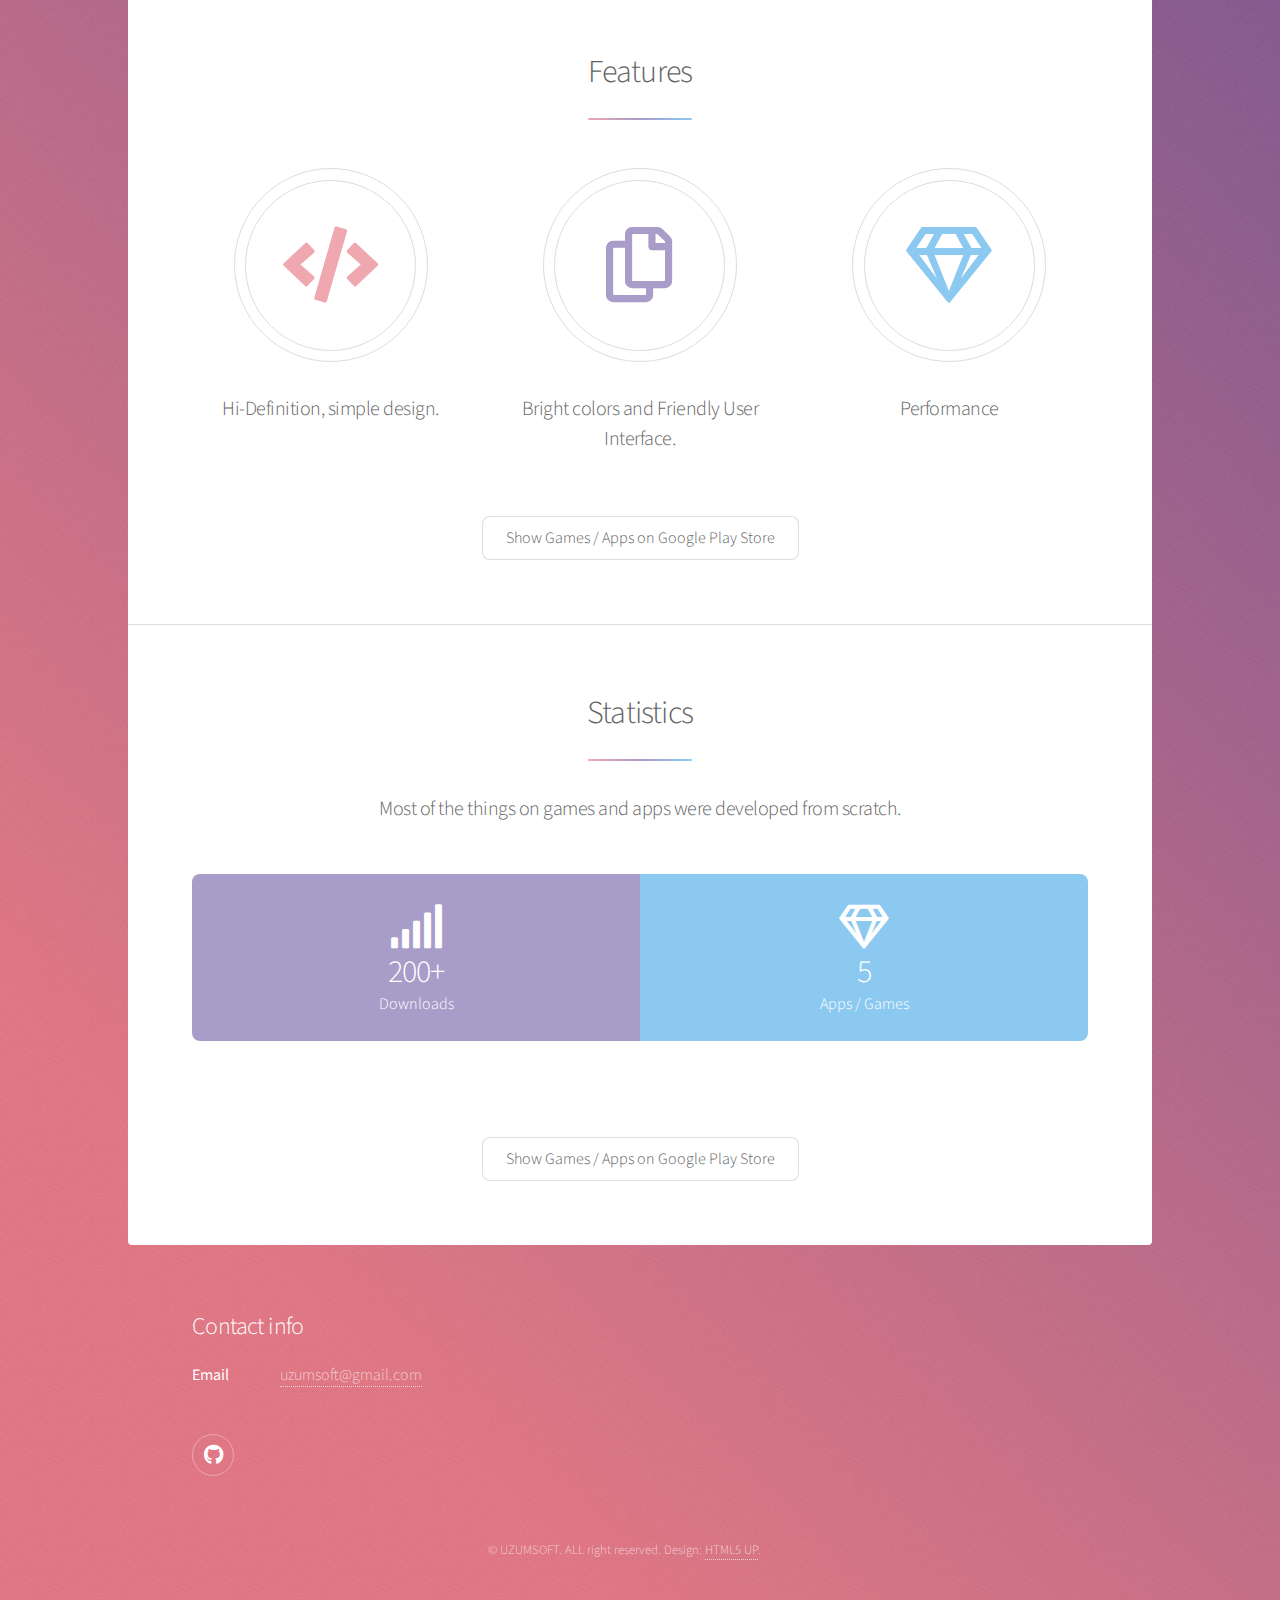
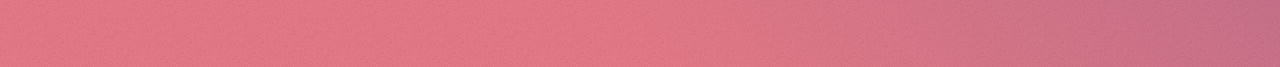
==== commit 35cc2141: "update" ====
--- a/index.html
+++ b/index.html
@@ -20,7 +20,7 @@
 				<!-- Header -->
 					<header id="header" class="alt">
 						<h1>UZUMSOFT</h1>
-						<p>	Simple and free <a href="">apps and games</a> for android users.</p>
+						<p>	Simple, free <a href="">apps and games</a> for android users.</p>
 					</header>
 
 				<!-- Nav -->
